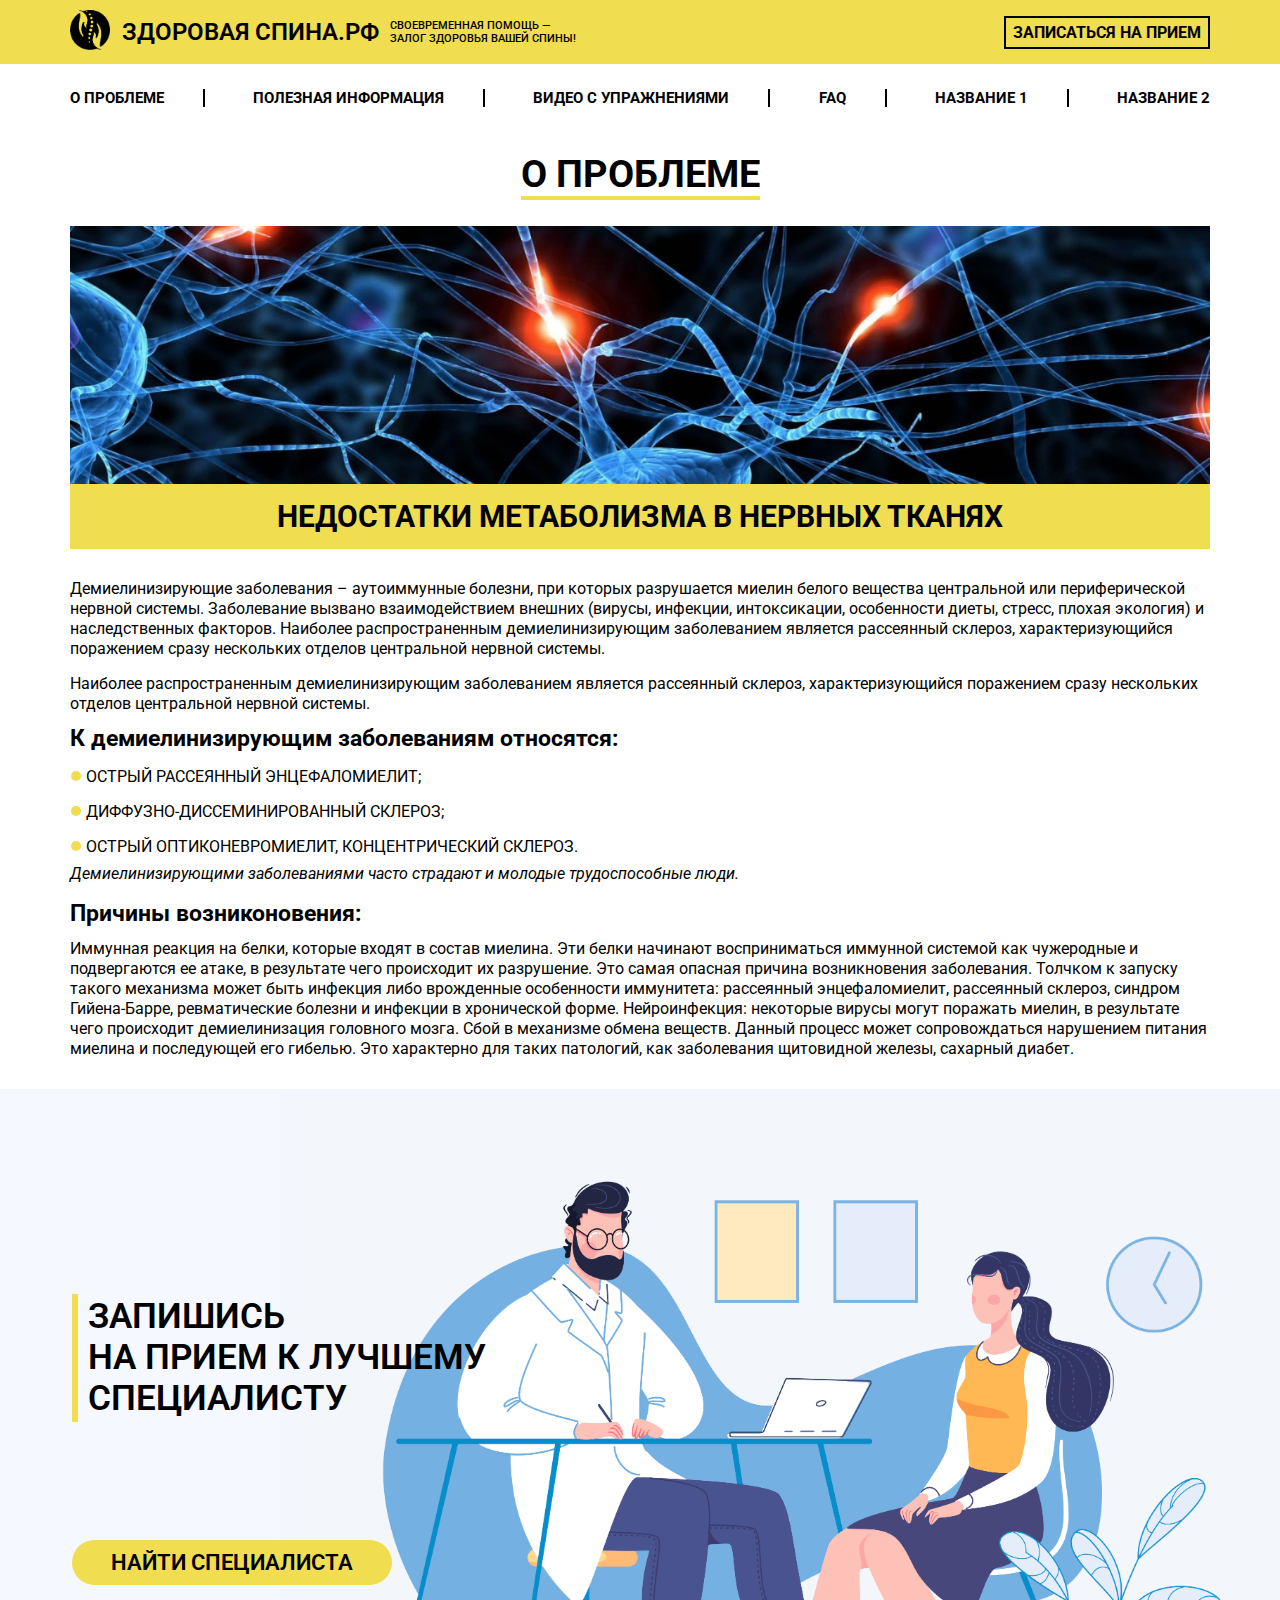
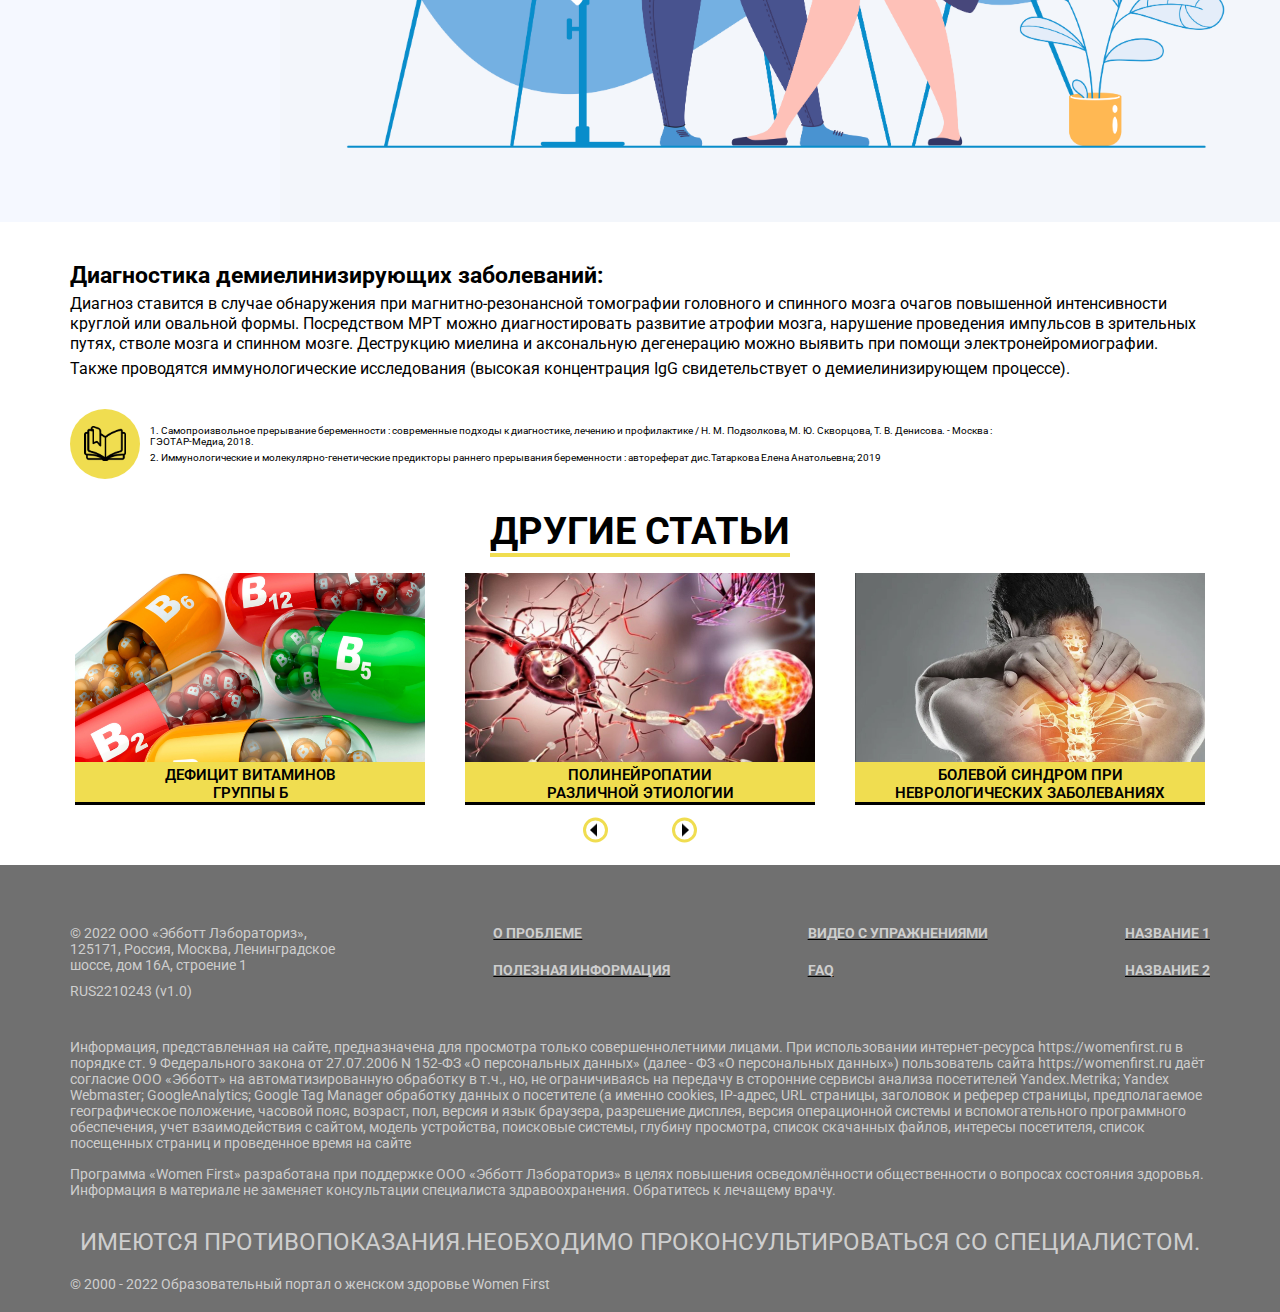
==== about.html @ fd6e1ff5 "Add files via upload" ====
<!DOCTYPE html>
<html lang="en">

<head>
    <meta charset="UTF-8">
    <meta http-equiv="X-UA-Compatible" content="IE=edge">
    <meta name="viewport" content="width=device-width, initial-scale=1.0">
    <link rel="preconnect" href="https://fonts.googleapis.com">
    <link rel="preconnect" href="https://fonts.gstatic.com" crossorigin>
    <link rel="preconnect" href="https://fonts.googleapis.com">
    <link rel="preconnect" href="https://fonts.gstatic.com" crossorigin>
    <link rel="stylesheet" href="https://unpkg.com/swiper@8/swiper-bundle.min.css" />
    <link href="https://fonts.googleapis.com/css2?family=Roboto:wght@100;300;400;700;900&display=swap" rel="stylesheet">



    <link rel="stylesheet" href="assets/css/style.min.css">
    <link rel="stylesheet" href="https://cdnjs.cloudflare.com/ajax/libs/animate.css/4.1.1/animate.min.css" />
    <title>Document</title>
</head>

<body>
    <header class="header">
        <div class="container">
            <div class="header__wrapper">
                <a href="/" class="header__left-wrapper">
                    <span class="header__logo">
                      <span><img src="assets/icons/logo.png" alt="" /></span>
                    </span>
                    <div class="header__site-wrapper">
                      <span class="header__site">ЗДОРОВАЯ СПИНА.РФ</span>
                    </div>
                    <div class="header__help">
                      СВОЕВРЕМЕННАЯ ПОМОЩЬ — залог здоровья ВАШеЙ СПИНЫ!
                    </div>
                  </a>

                <div class="header__button"><a href="map.html">Записаться на прием</a></div>
            </div>
        </div>

        <div class="hamburger">
            <span></span>
            <span></span>
            <span></span>
        </div>

    </header>

    <nav>
        <div class="navigation">
            <div class="container">
                <div class="navigation__wrapper">
                    <div class="navigation__text-item"><a class="navigation__link" href=""><span>О проблеме</span></a>
                    </div>
                    <div class="navigation__text-item"><a class="navigation__link" href=""><span>полезная
                                информация</span></a></div>
                    <div class="navigation__text-item"><a class="navigation__link" href=""><span>видео с
                                упражнениями</span></a></div>
                    <div class="navigation__text-item"><a class="navigation__link" href=""><span>FAQ</span></a></div>
                    <div class="navigation__text-item"><a class="navigation__link" href=""><span>НАЗВАНИЕ 1</span></a>
                    </div>
                    <div class="navigation__text-item"><a class="navigation__link" href=""><span>НАЗВАНИЕ 2</span></a>
                    </div>
                </div>

            </div>
        </div>
    </nav>

    <section class="about">
        <div class="container">
            <div class="about__header">
                <h2><span>О проблеме</span></h2>
            </div>
            <div class="about__image">
                <img src="assets/img/topic_1_cut.jpg" alt="problem">
                <div class="about__border">НЕДОСТАТКИ метаболизма в нервных тканях</div>
            </div>
        </div>
    </section>

    <section class="text">
        <div class="container">
            <div class="text__text">
                Демиелинизирующие заболевания – аутоиммунные болезни, при которых разрушается миелин белого вещества
                центральной или периферической нервной системы. Заболевание вызвано взаимодействием внешних (вирусы,
                инфекции, интоксикации, особенности диеты, стресс, плохая экология) и наследственных факторов.

                Наиболее распространенным демиелинизирующим заболеванием является рассеянный склероз, характеризующийся
                поражением сразу нескольких отделов центральной нервной системы.
            </div>
            <div class="text__text text__text_margin">
                Наиболее распространенным демиелинизирующим заболеванием является рассеянный склероз, характеризующийся
                поражением сразу нескольких отделов центральной нервной системы.
            </div>

            <div class="text__text text__list">
                <div class="text__header">
                    К демиелинизирующим заболеваниям относятся:
                </div>

                <ul class="text__text text__list-list">
                    <li class="text__list__item">острый рассеянный энцефаломиелит;</li>
                    <li class="text__list__item">диффузно-диссеминированный склероз;</li>
                    <li class="text__list__item">острый оптиконевромиелит, концентрический склероз.</li>
                </ul>

                <div class="text__text text_italic">Демиелинизирующими заболеваниями часто страдают и молодые
                    трудоспособные люди.</div>
            </div>

            <div class="text__text text__reasons">
                <div class="text__header">
                    Причины возниконовения:
                </div>
                <div class="text__text text__text_margin">
                    Иммунная реакция на белки, которые входят в состав миелина. Эти белки начинают восприниматься
                    иммунной системой как чужеродные и подвергаются ее атаке, в результате чего происходит их
                    разрушение. Это самая опасная причина возникновения заболевания. Толчком к запуску такого механизма
                    может быть инфекция либо врожденные особенности иммунитета: рассеянный энцефаломиелит, рассеянный
                    склероз, синдром Гийена-Барре, ревматические болезни и инфекции в хронической форме.
                    Нейроинфекция: некоторые вирусы могут поражать миелин, в результате чего происходит демиелинизация
                    головного мозга.
                    Сбой в механизме обмена веществ. Данный процесс может сопровождаться нарушением питания миелина и
                    последующей его гибелью. Это характерно для таких патологий, как заболевания щитовидной железы,
                    сахарный диабет.
                </div>
            </div>
        </div>
    </section>

    <section class="slider">
        <div class="slider_big">
            <div class="container">
              <div class="slider__wrapper">
                <div class="slider__high-content-wrapper">
                  <div class="slider__line"></div>
                  <div class="slider__text-wrapper">
                    <h1>
                      <span class="slider__text">ЗАПИШИСЬ </span>
                      <br />
                      <span class="slider__text">НА ПРИЕМ К ЛУЧШЕМУ</span>
                      <span class="slider__text">СПЕЦИАЛИСТУ</span>
                    </h1>
                  </div>
                </div>
                <div class="slider__button">
                  <a href="map.html">Найти специалиста</a>
                </div>
              </div>
            </div>
            <img class="slider__img" src="assets/img/slider.png" alt="" />
          </div>
    </section>

    <section class="text text_padding">
        <div class="container">
            <div class="text__header">
                Диагностика демиелинизирующих заболеваний:
            </div>
            <div class="text__text text_bottom_margin">
                Диагноз ставится в случае обнаружения при магнитно-резонансной томографии головного и спинного мозга
                очагов повышенной интенсивности круглой или овальной формы. Посредством МРТ можно диагностировать
                развитие атрофии мозга, нарушение проведения импульсов в зрительных путях, стволе мозга и спинном мозге.
                Деструкцию миелина и аксональную дегенерацию можно выявить при помощи электронейромиографии.

            </div>
            <div class="text__text text_bottom_margin">
                Также проводятся иммунологические исследования (высокая концентрация IgG свидетельствует о
                демиелинизирующем процессе).
            </div>
        </div>
    </section>

    <section class="book">
        <div class="container">
            <div class="book__wrapper">
                <div class="book__img"></div>
                <div class="book__text">
                    <div class="book__text__item">1. Самопроизвольное прерывание беременности : современные подходы к
                        диагностике,
                        лечению и профилактике / Н. М. Подзолкова, М. Ю. Скворцова, Т. В. Денисова. - Москва :
                        ГЭОТАР-Медиа,
                        2018.</div>
                    <div class="book__text__item">
                        2. Иммунологические и молекулярно-генетические предикторы раннего прерывания беременности :
                        автореферат
                        дис.Татаркова Елена Анатольевна; 2019
                    </div>
                </div>

            </div>


        </div>
    </section>

    <section class="articles">
        <div class="container">
            <div class="articles__header ">
                <h2><span>Другие статьи</span></h2>
            </div>
            <div class="swiper articles__slider">
                <div class="swiper-wrapper articles__slider__wrapper">
                    <div class="swiper-slide articles__slide">
                        <div class="problems__cards">
                            <img src="assets/img/topic_4.jpg" alt="">
                            <div class="problems__text-wrapper">

                                <div
                                    class="problems__cards-text problems__cards__vitamins about__problems about__problems_line-height">
                                    Дефицит витаминов группы Б
                                </div>
                            </div>
                        </div>
                    </div>
                    <div class="swiper-slide articles__slide">
                        <div class="problems__cards">
                            <img src="assets/img/topic_5.jpg" alt="">
                            <div class="problems__text-wrapper">

                                <div class="problems__cards-text problems__cards__different about__problems">
                                    Полинейропатии различной
                                    этиологии</div>
                            </div>
                        </div>
                    </div>
                    <div class="swiper-slide articles__slide">
                        <div class="problems__cards">
                            <img src="assets/img/topic_6.jpg" alt="">
                            <div class="problems__text-wrapper">
                                <div class="problems__cards-text problems__cards-text_width about__problems">Болевой
                                    синдром при
                                    неврологических заболеваниях</div>
                            </div>
                        </div>
                    </div>
                    <div class="swiper-slide articles__slide">
                        <div class="problems__cards ">
                            <img src="assets/img/topic_2.jpg" alt="">
                            <div class="problems__text-wrapper">

                                <div class="problems__cards-text problems__skull about__problems">Невралгия тройничного
                                    нерва</div>
                            </div>
                        </div>
                    </div>
                    <div class="swiper-slide articles__slide">
                        <div class="problems__cards">
                            <img src="assets/img/topic_3.jpg" alt="">
                            <div class="problems__text-wrapper">
                                <div class="problems__cards-text problems__back about__problems">Межреберная невралгия
                                </div>
                            </div>
                        </div>
                    </div>
                    <div class="swiper-slide articles__slide">
                        <div class="problems__cards">
                            <img src="assets/img/topic_1.jpg" alt="">
                            <div class="problems__text-wrapper">

                                <div class="problems__cards-text problems__cards__meta  about__problems">НЕДОСТАТКИ
                                    метаболизма в нервных
                                    тканях</div>
                            </div>
                        </div>
                    </div>
                </div>


            </div>

            <div class="articles__arrows-wrapper">
                <div class="articles__prev-button"></div>
                <div class="articles__next-button"></div>
            </div>



            <div class="container">
                <div class="problems__main-wrapper about__problems__main-wrapper">
                    <div class="problems__wrapper">

                        <div class="problems__cards">
                            <img src="assets/img/topic_1.jpg" alt="">
                            <div class="problems__text-wrapper">

                                <div class="problems__cards-text problems__cards__meta">НЕДОСТАТКИ метаболизма в нервных
                                    тканях</div>
                            </div>
                        </div>

                        <div class="problems__cards problems__cards_low ">
                            <img src="assets/img/topic_4.jpg" alt="">
                            <div class="problems__text-wrapper">

                                <div class="problems__cards-text problems__cards__vitamins">Дефицит витаминов группы Б
                                </div>
                            </div>
                        </div>

                    </div>


                    <div class="problems_wrapper">
                        <div class="problems__cards ">
                            <img src="assets/img/topic_2.jpg" alt="">
                            <div class="problems__text-wrapper">

                                <div class="problems__cards-text problems__skull">Невралгия тройничного нерва</div>
                            </div>
                        </div>

                        <div class="problems__cards problems__cards_low ">
                            <img src="assets/img/topic_5.jpg" alt="">
                            <div class="problems__text-wrapper">

                                <div class="problems__cards-text problems__cards__different">Полинейропатии различной
                                    этиологии</div>
                            </div>
                        </div>

                    </div>


                    <div class="problems__wrapper">
                        <div class="problems__cards">
                            <img src="assets/img/topic_3.jpg" alt="">
                            <div class="problems__text-wrapper">
                                <div class="problems__cards-text problems__back">Межреберная невралгия</div>
                            </div>
                        </div>

                        <div class="problems__cards problems__cards_low">
                            <img src="assets/img/topic_6.jpg" alt="">
                            <div class="problems__text-wrapper">
                                <div class="problems__cards-text problems__cards-text_width">Болевой синдром при
                                    неврологических заболеваниях</div>
                            </div>
                        </div>

                    </div>


                </div>

            </div>

        </div>




    </section>




    <footer class="footer">
        <div class="container">
            <div class="footer__wrapper_main">
                <div class="footer__wrapper">
                    <div class="footer__text_left">
                        <div class="footer__text footer__text_top">
                            © 2022 ООО «Эбботт Лэбораториз»,
                            125171, Россия, Москва, Ленинградское
                            шоссе, дом 16А, строение 1
                        </div>
                        <div class="footer__text footer__text_margin">
                            RUS2210243 (v1.0)
                        </div>
                    </div>

                    <div class="footer__text-right footer__text-right_margin">
                        <div class="footer__text">
                            <a href="">О проблеме</a>
                        </div>

                        <div class="footer__text">
                            <a href="">полезная информация</a>
                        </div>
                    </div>

                    <div class="footer__text-right">
                        <div class="footer__text">
                            <a href="">видео с упражнениями</a>
                        </div>

                        <div class="footer__text">
                            <a href="">FAQ</a>
                        </div>
                    </div>

                    <div class="footer__text-right">
                        <div class="footer__text">
                            <a href="">НАЗВАНИЕ 1</a>

                        </div>

                        <div class="footer__text">
                            <a href="">НАЗВАНИЕ 2</a>
                        </div>
                    </div>
                </div>

                <div class="footer__text footer__text-middle">
                    Информация, представленная на сайте, предназначена для просмотра только совершеннолетними лицами.
                    При
                    использовании интернет-ресурса https://womenfirst.ru в порядке ст. 9 Федерального закона от
                    27.07.2006 N
                    152-ФЗ «О персональных
                    данных» (далее - ФЗ «О персональных данных») пользователь сайта https://womenfirst.ru даёт согласие
                    ООО
                    «Эбботт» на автоматизированную обработку в т.ч., но, не ограничиваясь на передачу в сторонние
                    сервисы
                    анализа посетителей
                    Yandex.Metrika; Yandex Webmaster; GoogleAnalytics; Google Tag Manager обработку данных о посетителе
                    (а
                    именно cookies, IР-адрес, URL страницы, заголовок и реферер страницы, предполагаемое географическое
                    положение, часовой пояс,
                    возраст, пол, версия и язык браузера, разрешение дисплея, версия операционной системы и
                    вспомогательного
                    программного обеспечения, учет взаимодействия с сайтом, модель устройства, поисковые системы,
                    глубину
                    просмотра, список скачанных файлов, интересы посетителя, список посещенных страниц и проведенное
                    время
                    на сайте
                </div>

                <div class="footer__text footer__text_middle-bottom">
                    Программа «Women First» разработана при поддержке ООО «Эбботт Лэбораториз» в целях повышения
                    осведомлённости общественности о вопросах состояния здоровья. Информация в материале не заменяет
                    консультации специалиста
                    здравоохранения. Обратитесь к лечащему врачу.
                </div>
                <div class="footer__text footer__text_bottom">
                    имеются противопоказания.необходимо проконсультироваться со специалистом.
                </div>

                <div class="footer__text footer__text_bottom_small">

                    © 2000 - 2022 Образовательный портал о женском здоровье Women First
                </div>
            </div>
        </div>
    </footer>

    <script src="https://unpkg.com/swiper@8/swiper-bundle.min.js"></script>
    <script src="script.js"></script>
</body>

</html>
---- assets/css/style.min.css ----
* {
  font-family: "Roboto", sans-serif;
  margin: 0;
  padding: 0;
  -webkit-box-sizing: border-box;
  box-sizing: border-box;
  font-family: "Roboto";
}
.container {
  max-width: 1140px;
  margin: 0 auto;
}
.header {
  background-color: #f0dd50;
  padding-top: 10px;
  padding-bottom: 10px;
  position: relative;
}
.header__wrapper {
  -webkit-box-align: center;
  -ms-flex-align: center;
  align-items: center;
  display: -webkit-box;
  display: -ms-flexbox;
  display: flex;
  -webkit-box-pack: justify;
  -ms-flex-pack: justify;
  justify-content: space-between;
}
.header__left-wrapper {
  display: -webkit-box;
  display: -ms-flexbox;
  display: flex;
  -webkit-box-pack: justify;
  -ms-flex-pack: justify;
  justify-content: space-between;
  width: 100%;
  max-width: 510px;
  -webkit-box-align: center;
  -ms-flex-align: center;
  align-items: center;
  text-decoration: none;
  color: #000;
}
.header_logo {
  display: inline-block;
}
.header__logo img {
  max-width: 40px;
}
.header__site {
  font-weight: 600;
  font-size: 24px;
  text-transform: uppercase;
  color: black;
  text-decoration: none;
}
.header__help {
  text-transform: uppercase;
  font-size: 11px;
  font-weight: 500;
  width: 190px;
}
.header__button a {
  text-decoration: none;
  text-transform: uppercase;
  color: black;
  font-size: 16px;
  font-weight: bold;
  border: solid 2px;
  padding: 7px;
  padding-top: 5px;
  padding-bottom: 5px;
}
.hamburger {
  display: none;
}
.navigation {
  padding-top: 25px;
  padding-bottom: 25px;
}
.navigation__button {
  display: none;
}
.navigation__wrapper {
  display: -webkit-box;
  display: -ms-flexbox;
  display: flex;
  -webkit-box-pack: justify;
  -ms-flex-pack: justify;
  justify-content: space-between;
}
.navigation__link {
  text-decoration: none;
  color: black;
}
.navigation__link span:hover {
  border-bottom: 2px solid;
  border-bottom-color: #f0dd50;
}
.navigation__text-item {
  text-transform: uppercase;
  font-weight: bold;
  font-size: 15px;
  border-right: 2px solid;
  padding-right: 39px;
}
.navigation__text-item:nth-child(6) {
  border-right: 0;
  padding-right: 0;
}
.slider {
  background-color: #f5f8ff;
  padding-left: 4px;
}
.slider_big {
    position: relative;
}
.slider__wrapper {
  position: absolute;
  z-index: 2;
  top: 150px;
}
.slider__text {
  width: 100%;
  font-size: 35px;
  font-weight: 600;
}
.slider__img {
    display: block;
    max-width: 1000px;
    margin-left: auto;
}
.slider__text-wrapper {
  max-width: 500px;
  margin-left: 10px;
}
.slider__line {
  width: 6px;
  height: 128px;
  background-color: #f0dd50;
}
.slider__high-content-wrapper {
  width: 590px;
  display: -webkit-box;
  display: -ms-flexbox;
  display: flex;
  -webkit-box-align: center;
  -ms-flex-align: center;
  align-items: center;
  margin-top: 55px;
}
.slider__button a {
  text-decoration: none;
  color: black;
  text-transform: uppercase;
  font-size: 22px;
  font-weight: 600;
}
.slider__button {
  background-color: #f0dd50;
  max-width: 320px;
  text-align: center;
  -webkit-box-align: center;
  -ms-flex-align: center;
  align-items: center;
  display: -webkit-box;
  display: -ms-flexbox;
  display: flex;
  -webkit-box-pack: center;
  -ms-flex-pack: center;
  justify-content: center;
  padding-top: 10px;
  padding-bottom: 10px;
  border-radius: 30px;
  margin-top: 25%;
}
.swiper {
  width: 100%;
  height: 100%;
}
.swiper-pagination-bullet {
  background-color: #f5f8ff;
  width: 12px;
  height: 12px;
  opacity: 1;
  border: solid 2px black;
  margin-left: 1000px;
}
.swiper-pagination-bullet-active {
  background-color: #f0dd50;
}
.swiper_pagination .swiper-pagination-bullet {
  margin-left: 15px;
}
.swiper-slide img {
  display: block;
  width: 100%;
  height: 100%;
  -o-object-fit: cover;
  object-fit: cover;
}
.slider__high-content-wrapper_small {
  display: none;
}
.slider__line_small {
  height: 47px;
}
.problems {
  padding-top: 20px;
  padding-bottom: 20px;
}
.problems__main-wrapper {
  display: -webkit-box;
  display: -ms-flexbox;
  display: flex;
  margin-top: 25px;
}
.problems__wrapper {
  display: -webkit-box;
  display: -ms-flexbox;
  display: flex;
  -webkit-box-orient: vertical;
  -webkit-box-direction: normal;
  -ms-flex-direction: column;
  flex-direction: column;
}
.problems__header {
  font-size: 25px;
  font-weight: bold;
  margin: 0 auto;
  text-align: center;
  text-transform: uppercase;
}
.problems__cards {
  position: relative;
  display: -webkit-box;
  display: -ms-flexbox;
  display: flex;
  -webkit-box-pack: center;
  -ms-flex-pack: center;
  justify-content: center;
}
.problems__header span {
  border-bottom: 4px solid #f0dd50;
}
.problems__cards img {
  width: 97%;
}
.problems__cards-text {
  width: 220px;
  text-align: center;
  margin: 0 auto;
  text-transform: uppercase;
  font-size: 15px;
  font-weight: 600;
  padding-top: 4px;
}
.problems__text-wrapper {
  display: -webkit-box;
  display: -ms-flexbox;
  display: flex;
  -webkit-box-pack: center;
  -ms-flex-pack: center;
  justify-content: center;
  -webkit-box-align: center;
  -ms-flex-align: center;
  align-items: center;
  position: absolute;
  bottom: 0px;
  width: 97%;
  background-color: #f0dd50;
  border-bottom: 3px solid black;
}
.problems__skull {
  max-width: 199px;
}
.problems__back {
  line-height: 36.5px;
}
.problems__cards_low {
  margin-top: 10px;
}
.problems__cards-text_width {
  width: 280px;
}
.question {
  padding-bottom: 50px;
  padding-top: 50px;
}
.question__header {
  font-size: 25px;
  font-weight: bold;
  margin: 0 auto;
  text-align: center;
  text-transform: uppercase;
  cursor: pointer;
}
.question__header span {
  border-bottom: 4px solid #f0dd50;
}
.question__icon img {
  width: 45%;
  height: 70%;
}
.question__subheader-wrapper {
  display: -webkit-box;
  display: -ms-flexbox;
  display: flex;
  -webkit-box-align: center;
  -ms-flex-align: center;
  align-items: center;
  -webkit-box-orient: vertical;
  -webkit-box-direction: normal;
  -ms-flex-direction: column;
  flex-direction: column;
  margin-top: 10px;
  cursor: pointer;
}
.question__subheader-wrapper:first-child {
  margin-top: 25px;
}
.question__header__text {
  position: relative;
  font-size: 27px;
  text-transform: uppercase;
  width: 95%;
  background-color: #f0dd50;
  padding-top: 8px;
  padding-bottom: 8px;
  padding-left: 12px;
  margin-left: 60px;
}
.question__header__text::before {
  content: "";
  display: -webkit-box;
  display: -ms-flexbox;
  display: flex;
  -webkit-box-pack: center;
  -ms-flex-pack: center;
  justify-content: center;
  -webkit-box-align: center;
  -ms-flex-align: center;
  align-items: center;
  width: 48px;
  height: 48px;
  background: url("../icons/question.png") center center/cover no-repeat;
  background-size: 40%;
  background-color: Black;
  position: absolute;
  left: -57px;
  top: 0%;
}
.question__tab__text {
  background-color: #ebebeb;
  max-height: 0;
  opacity: 0;
  position: relative;
  -webkit-transition: all 1s;
  transition: all 1s;
}
.question__tab__text:after {
  content: "";
  width: 0;
  height: 0;
  border-top: 30px solid #ebebeb;
  border-right: 40px solid transparent;
  position: absolute;
  right: -40px;
  top: 0;
}
.question__tab__text.active-content {
  opacity: 1;
  padding: 10px 30px 10px 20px;
  margin-left: 60px;
  width: 95%;
  margin-top: 16px;
}
.hide {
  display: none;
}
.active {
  display: block;
}
.animate__animated.animate__fadeOut {
  --animate-duration: 0.5s;
}
.footer {
  padding-top: 60px;
  padding-bottom: 20px;
  background-color: #707070;
}
.footer__wrapper {
  display: -webkit-box;
  display: -ms-flexbox;
  display: flex;
  -webkit-box-pack: justify;
  -ms-flex-pack: justify;
  justify-content: space-between;
}
.footer__text {
  -ms-flex-preferred-size: 50%;
  flex-basis: 50%;
  font-size: 14px;
  color: #cecece;
}
.footer__text a {
  text-decoration: none;
  font-size: 14px;
  color: #cecece;
}
.footer__text-middle {
  margin-top: 40px;
}
.footer__text_middle-bottom {
  margin-top: 15px;
}
.footer__text_left {
  width: 286px;
}
.footer__text_margin {
  margin-top: 10px;
}
.footer__text-right {
  display: -webkit-box;
  display: -ms-flexbox;
  display: flex;
  -webkit-box-pack: justify;
  -ms-flex-pack: justify;
  justify-content: space-between;
  -webkit-box-orient: vertical;
  -webkit-box-direction: normal;
  -ms-flex-direction: column;
  flex-direction: column;
  text-transform: uppercase;
  text-decoration: underline;
  font-weight: bold;
}
.footer__text_bottom {
  margin-top: 30px;
  font-size: 24px;
  text-transform: uppercase;
  text-align: center;
}
.footer__text_bottom_small {
  margin-top: 20px;
}
@media (max-width: 1330px) {
  .slider__button {
    margin-top: 20%;
  }
  .question__tab__text:after {
    border-top: 20px solid #ebebeb;
    border-right: 30px solid transparent;
    right: -20px;
  }
}
@media (max-width: 1200px) {
  .container {
    padding-left: 25px;
    padding-right: 25px;
  }
  .question__header__text {
    width: 90%;
  }
  .question__tab__text.active-content {
    width: 90%;
  }
  .slider__text {
    font-size: 37px;
  }
  .slider__button {
    margin-top: 15%;
    max-width: 280px;
  }
  .slider__button a {
    font-size: 20px;
  }
  .footer__wrapper_main {
    padding-left: 7px;
    padding-right: 7px;
  }
  .question__tab__text {
    width: 90%;
  }
}
@media (max-width: 1080px) {
  .question__tab__text {
    width: 90%;
    font-size: 15px;
  }
  .slider__text {
    font-size: 34px;
  }
  .slider__button {
    max-width: 250px;
  }
  .slider__button a {
    font-size: 17px;
  }
  .question__header__text {
    font-size: 22px;
    margin-left: 50px;
    width: 94%;
  }
  .question__header__text::before {
    width: 42px;
    height: 42px;
    left: -47px;
  }
  .navigation__text-item {
    font-size: 13px;
  }
}
@media (max-width: 995px) {
  .slider__text {
    font-size: 30px;
  }
  .slider__line {
    height: 96px;
  }
  .navigation__text-item {
    font-size: 11px;
    padding-right: 40px;
  }
  .problems__cards-text {
    font-size: 14px;
  }
  .problems__back {
    line-height: 33.5px;
  }
  .problems__header,
  .question__header {
    font-size: 20px;
  }
}
@media (max-width: 937px) {
  .navigation__text-item {
    font-size: 11px;
    padding-right: 32px;
  }
}
@media (max-width: 877px) {
  .slider__text {
    font-size: 27px;
  }
  .navigation__text-item {
    padding-right: 29px;
  }
  .header__site {
    font-size: 22px;
  }
  .header__left-wrapper {
    width: 483px;
  }
  .header__help {
    font-size: 9px;
    width: 160px;
    -ms-flex-preferred-size: 40%;
    flex-basis: 40%;
  }
  .header__logo img {
    max-width: 32px;
  }
  .slider__button {
    margin-top: 10%;
  }
  .problems__cards-text {
    font-size: 13px;
  }
  .problems__back {
    line-height: 30.5px;
  }
  .problems__cards__vitamins {
    line-height: 30.5px;
  }
}
@media (max-width: 813px) {
  .question__tab__text:after {
    border-top: 10px solid #ebebeb;
    border-right: 20px solid transparent;
    right: -15px;
  }
  .question__tab__text {
    width: 90%;
    font-size: 13px;
  }
  .slider__text {
    font-size: 25px;
  }
  .slider__line {
    height: 80px;
    width: 4px;
  }
  .slider__button {
    max-width: 210px;
  }
  .slider__button a {
    font-size: 16px;
  }
  .question__header__text {
    width: 93%;
    font-size: 18px;
  }
  .question__header__text::before {
    width: 37px;
    height: 37px;
  }
  .navigation__text-item {
    padding-right: 24px;
  }
  .footer__text {
    font-size: 12px;
  }
  .footer__text a {
    font-size: 12px;
  }
  .footer__text_bottom {
    font-size: 20px;
  }
  .slider__text-wrapper {
    max-width: 400px;
  }
}
@media (max-width: 782px) {
  .navigation__text-item {
    padding-right: 21px;
  }
  .slider__button {
    margin-top: 5%;
  }
}
@media (max-width: 769px) {
  .navigation__text-item {
    padding-right: 18px;
  }
  .problems__cards-text {
    font-size: 12px;
  }
  .problems__back,
  .problems__cards__vitamins {
    line-height: 29.5px;
  }
  .header__button a {
    font-size: 12px;
  }
  .slider__text {
    font-size: 23px;
  }
  .slider__button {
    max-width: 192px;
  }
  .slider__button a {
    font-size: 14px;
  }
}
@media (max-width: 715px) {
  .footer__text,
  .footer__text a {
    font-size: 9px;
  }
  .footer__text_bottom {
    font-size: 15px;
  }
  .slider__high-content-wrapper {
    width: 100%;
  }
  .problems__cards-text {
    font-size: 11px;
  }
  .problems__back,
  .problems__cards__vitamins,
  .problems__skull {
    line-height: 25.5px;
  }
  .problems__cards__meta,
  .problems__cards__different {
    line-height: 12.6px;
  }
  .header__button {
    -ms-flex-preferred-size: 30%;
    flex-basis: 30%;
  }
  .header__button a {
    font-size: 12px;
    padding-top: 3px;
    padding-bottom: 3px;
  }
  .navigation__button {
    display: block;
    background-color: #f0dd50;
    max-width: 100%;
    text-align: center;
    -webkit-box-align: center;
    -ms-flex-align: center;
    align-items: center;
    display: -webkit-box;
    display: -ms-flexbox;
    display: flex;
    -webkit-box-pack: center;
    -ms-flex-pack: center;
    justify-content: center;
    padding-top: 10px;
    padding-bottom: 10px;
    border-radius: 30px;
    -ms-flex-item-align: center;
    align-self: center;
  }
  .navigation__button a {
    text-decoration: none;
    color: black;
    text-transform: uppercase;
    font-size: 11px;
    font-weight: 600;
    padding-left: 10px;
    padding-right: 10px;
  }
  .hamburger {
    display: block;
    position: absolute;
    right: 20px;
    top: 54%;
    -webkit-transform: translateY(-50%);
    transform: translateY(-50%);
    width: 30px;
    height: 12px;
  }
  .hamburger span {
    display: block;
    height: 2px;
    width: 100%;
    background-color: black;
    margin-bottom: 2px;
    -webkit-transition: 0.5s all;
    transition: 0.5s all;
  }
  .navigation__wrapper {
    position: absolute;
    z-index: 3;
    position: fixed;
    -webkit-box-orient: vertical;
    -webkit-box-direction: normal;
    -ms-flex-direction: column;
    flex-direction: column;
    background-color: #ebebeb;
    text-align: center;
    -webkit-transition: 0.5s;
    transition: 0.5s;
    right: -100%;
    top: 3rem;
    -webkit-box-pack: justify;
    -ms-flex-pack: justify;
    justify-content: space-between;
    text-align: left;
    padding: 0;
    padding-top: 10px;
  }
  .navigation__wrapper_active {
    top: 60px;
    right: 15px;
    max-width: 100%;
    position: absolute;
    z-index: 3;
    background-color: #ebebeb;
    padding-top: 10px;
    padding-bottom: 10px;
  }
  .navigation__text-item {
    margin-top: 8px;
    padding: 0;
    border: none;
    height: 2.5rem;
    display: -webkit-box;
    display: -ms-flexbox;
    display: flex;
    -webkit-box-align: center;
    -ms-flex-align: center;
    align-items: center;
    padding-left: 5px;
    padding-right: 5px;
  }
  .navigation__text-item:first-child {
    margin: 0;
  }
  .navigation__text-item:hover {
    background-color: #f0dd50;
  }
  .navigation__link {
    font-size: 13px;
  }
  .navigation {
    padding: 0;
  }
  .header__left-wrapper {
    width: 277px;
  }
  .slider__text {
    font-size: 20px;
  }
  .swiper-pagination-bullet {
    width: 8px;
    height: 8px;
  }
  .slider__button {
    max-width: 168px;
  }
  .slider__button a {
    font-size: 12px;
  }
  .question {
    padding-bottom: 30px;
    padding-top: 30px;
  }
  .question__header__text {
    width: 93%;
    font-size: 16px;
  }
  .question__header__text::before {
    width: 35px;
    height: 35px;
  }
  .question__tab__text {
    font-size: 12px;
  }
  .header__button {
    display: none;
  }
  .header__left-wrapper {
    width: 500px;
  }
  .navigation__text-item {
    font-size: 10px;
    padding-left: 15px;
    padding-right: 15px;
  }
  .slider {
    background: none;
    padding: 0;
  }
  .slider__high-content-wrapper {
    display: none;
  }
  .slider__high-content-wrapper_small {
    display: block;
    margin-top: 20px;
  }
  .slider__wrapper {
    position: relative;
  }
  .slider__button_small {
    margin: 25px auto;
    margin-bottom: 50px;
  }
  .slider_big {
    display: none;
  }
  .slider__wrapper_top {
    display: -webkit-box;
    display: -ms-flexbox;
    display: flex;
  }
  .slider__line-small {
    height: 56px;
  }
  .slider__text:last-child {
    vertical-align: top;
  }
  .swiper_small {
    margin-top: 20px;
  }
}
@media (max-width: 677px) {
  .navigation__wrapper_active {
    top: 60px;
  }
  .header__site {
    display: block;
  }
  .header__left-wrapper {
    width: 500px;
  }
  .header__wrapper {
    -webkit-box-pack: justify;
    -ms-flex-pack: justify;
    justify-content: space-between;
  }
  .header__logo img {
    max-width: 36px;
  }
  .header__button {
    -ms-flex-preferred-size: 40%;
    flex-basis: 40%;
  }
  .problems__cards-text_width {
    line-height: 12.7px;
  }
  .problems__cards-text {
    font-size: 10px;
  }
  .problems__cards-text {
    width: 100%;
  }
  .slider__text {
    font-size: 18px;
  }
  .slider__button a {
    font-size: 10px;
  }
  .slider__button {
    max-width: 150px;
  }
}
@media (max-width: 607px) {
  .problems__cards-text {
    font-size: 9px;
  }
  .question__header__text {
    font-size: 13px;
    width: 90%;
  }
  .question__header__text::before {
    width: 30px;
    height: 30px;
  }
  .footer__text,
  .footer__text a {
    font-size: 7px;
  }
  .slider__text {
    font-size: 17px;
  }
  .question__tab__text {
    margin-left: 50px;
  }
  .footer__text_bottom {
    font-size: 15px;
  }
  .question__tab__text.active-content {
    width: 85%;
  }
}
@media (max-width: 551px) {
  .problems__cards-text {
    font-size: 8px;
  }
  .question__tab__text {
    font-size: 11px;
  }
  .problems__header,
  .question__header span {
    font-size: 18px;
  }
  .footer__text_left {
    max-width: 133px;
  }
  .header__help {
    display: none;
  }
  .header__wrapper {
    max-width: 500px;
  }
  .header__left-wrapper {
    width: 100%;
    -webkit-box-pack: start;
    -ms-flex-pack: start;
    justify-content: start;
  }
  .header__site {
    margin-left: 20px;
  }
  .slider__text-wrapper {
    max-width: 300px;
  }
}
@media (max-width: 535px) {
  .navigation__text-item {
    padding-bottom: 7px;
  }
  .slider__text {
    font-size: 14px;
  }
  .slider__button {
    max-width: 124px;
  }
  .slider__button a {
    font-size: 9px;
  }
  .header__button a {
    font-size: 9px;
    padding-top: 3px;
    padding-bottom: 3px;
  }
  .question__header__text {
    font-size: 11px;
  }
  .problems__main-wrapper {
    -webkit-box-orient: vertical;
    -webkit-box-direction: normal;
    -ms-flex-direction: column;
    flex-direction: column;
  }
  .problems__main-wrapper {
    margin-top: 0;
  }
  .problems__cards {
    margin-top: 10px;
  }
  .problems__cards img {
    width: 100%;
  }
  .problems__text-wrapper {
    height: 2.5rem;
  }
  .problems__text-wrapper {
    width: 100%;
  }
}
@media (max-width: 500px) {
  .navigation__wrapper_active {
    top: 53px;
  }
  .problems__header span,
  .question__header span {
    border-bottom: 3px solid #f0dd50;
  }
  .problems__header,
  .question__header {
    font-size: 18px;
  }
  .slider__high-content-wrapper {
    margin-top: 20px;
  }
  .slider__button a {
    font-size: 7px;
  }
  .slider__button {
    max-width: 100px;
  }
  .header__logo img {
    max-width: 28px;
  }
}
@media (max-width: 466px) {
  .header__left-wrapper {
    width: 375px;
  }
  .header__help {
    font-size: 7px;
  }
}
@media (max-width: 433px) {
  .header__button {
    -ms-flex-preferred-size: 50%;
    flex-basis: 50%;
  }
  .slider__button a {
    font-size: 6px;
  }
  .slider__button {
    max-width: 83px;
  }
  .question__tab__text {
    font-size: 9px;
  }
  .question__header__text {
    font-size: 8px;
  }
  .question__header__text::before {
    width: 27px;
    height: 27px;
    background-size: 30%;
    left: -35px;
  }
  .footer__text_left {
    max-width: 76px;
  }
  .question__tab__text {
    margin-left: 32px;
  }
  .question__tab__text {
    width: 85%;
  }
}
@media (max-width: 414px) {
  .header__site {
    font-size: 18px;
  }
}
@media (max-width: 402px) {
  .question__tab__text {
    font-size: 8px;
  }
  .question__tab__text.active-content {
    width: 85%;
  }
  .question__tab__text.active-content {
    margin-left: 33px;
  }
  .header__logo img {
    max-width: 26px;
  }
  .navigation__wrapper_active {
    top: 50px;
  }
}
@media (max-width: 348px) {
  .header__button {
    -ms-flex-preferred-size: 55%;
    flex-basis: 55%;
  }
  .problems__header,
  .question__header span {
    font-size: 17px;
  }
  .header__button {
    -ms-flex-preferred-size: 60%;
    flex-basis: 60%;
  }
  .problems__cards-text {
    font-size: 5px;
  }
  .header__site {
    font-size: 16px;
    margin-left: 5px;
  }
  .navigation__wrapper_active {
    top: 50px;
  }
}
.about {
  padding-top: 20px;
}
.about__header {
  font-size: 25px;
  font-weight: bold;
  margin: 0 auto;
  text-align: center;
  text-transform: uppercase;
}
.about span {
  border-bottom: 4px solid #f0dd50;
}
.about__image {
  display: -webkit-box;
  display: -ms-flexbox;
  display: flex;
  -webkit-box-orient: vertical;
  -webkit-box-direction: normal;
  -ms-flex-direction: column;
  flex-direction: column;
  position: relative;
  margin-top: 30px;
}
.about__image img {
  width: 100%;
}
.about__border {
  -webkit-box-align: center;
  -ms-flex-align: center;
  align-items: center;
  position: absolute;
  bottom: 0px;
  width: 100%;
  background-color: #f0dd50;
  position: absolute;
  text-align: center;
  text-transform: uppercase;
  font-weight: bold;
  font-size: 30px;
  height: 20%;
  display: -webkit-box;
  display: -ms-flexbox;
  display: flex;
  -webkit-box-pack: center;
  -ms-flex-pack: center;
  justify-content: center;
  align-items: center;
}
.text {
  padding-top: 30px;
  padding-bottom: 30px;
}
.text__text {
  line-height: 20px;
}
.text__text_margin {
  margin-top: 15px;
}
.text__header {
  font-weight: bold;
  font-size: 23px;
}
.text__list {
  margin-top: 15px;
}
.text__list-list {
  list-style: none;
  margin-top: 10px;
}
.text__list__item {
  position: relative;
  text-transform: uppercase;
  margin-left: 16px;
  line-height: 35px;
}
.text__list__item::before {
  content: "";
  width: 10px;
  height: 10px;
  background-color: red;
  border-radius: 100%;
  position: absolute;
  top: 50%;
  -webkit-transform: translateY(-50%);
  transform: translateY(-50%);
  left: -15px;
  background-color: #f0dd50;
}
.text_italic {
  font-style: italic;
}
.text__reasons {
  margin-top: 20px;
}
.text_padding {
  padding-top: 40px;
}
.text_bottom_margin {
  margin-top: 5px;
}
.book__wrapper {
  display: -webkit-box;
  display: -ms-flexbox;
  display: flex;
  -webkit-box-align: center;
  -ms-flex-align: center;
  align-items: center;
}
.book__img {
  width: 70px;
  height: 70px;
  border-radius: 100%;
  background: url("../icons/book.png") center center/cover no-repeat;
  background-size: 60%;
  background-color: #f0dd50;
  margin-right: 10px;
}
.book__text {
  display: -webkit-box;
  display: -ms-flexbox;
  display: flex;
  -webkit-box-orient: vertical;
  -webkit-box-direction: normal;
  -ms-flex-direction: column;
  flex-direction: column;
  max-width: 881px;
}
.book__text__item {
  font-size: 10px;
}
.book__text__item:last-child {
  margin-top: 5px;
}
.articles {
  padding-top: 30px;
  padding-bottom: 50px;
  position: relative;
}
.articles__header {
  font-size: 25px;
  font-weight: bold;
  margin: 0 auto;
  text-align: center;
  text-transform: uppercase;
}
.articles__header span {
  border-bottom: 4px solid #f0dd50;
}
.articles__prev-button {
  height: 30px;
  width: 30px;
  border: 3px solid #f0dd50;
  border-radius: 100%;
  background: url("../icons/left.png") 35% 45% / cover no-repeat;
  background-size: 35%;
  position: absolute;
  top: -110px;
  left: -50px;
  -webkit-transform: translateY(-50%);
  transform: translateY(-50%);
  cursor: pointer;
}
.articles__next-button {
  position: absolute;
  height: 30px;
  width: 30px;
  border: 3px solid #f0dd50;
  border-radius: 100%;
  background: url("../icons/right.png") 55% 45% / cover no-repeat;
  background-size: 35%;
  right: -50px;
  top: -110px;
  -webkit-transform: translateY(-50%);
  transform: translateY(-50%);
  cursor: pointer;
}
.articles__arrows-wrapper {
  position: relative;
}
.swiper.articles__slider {
  margin-top: 20px;
  width: 100%;
  height: 100%;
}
.swiper.articles__slider-slide.articles__slider {
  text-align: center;
  font-size: 18px;
  background: #fff;
  display: -webkit-box;
  display: -ms-flexbox;
  display: flex;
  -webkit-box-pack: center;
  -ms-flex-pack: center;
  justify-content: center;
  -webkit-box-align: center;
  -ms-flex-align: center;
  align-items: center;
}
.swiper.articles__slider-slide.articles__slider-slide img {
  display: block;
  width: 100%;
  height: 100%;
  -o-object-fit: cover;
  object-fit: cover;
}
img {
  width: 100%;
}
.about__problems__main-wrapper {
  display: none;
}
@media (max-width: 1283px) {
  .articles {
    padding-bottom: 60px;
  }
  .articles__prev-button,
  .articles__next-button {
    width: 25px;
    height: 25px;
    top: 25px;
  }
  .articles__prev-button {
    left: 45%;
  }
  .articles__next-button {
    right: 45%;
  }
}
@media (max-width: 1028px) {
  .book__text {
    max-width: 700px;
  }
}
@media (max-width: 902px) {
  .footer__text_left {
    width: 210px;
  }
}
@media (max-width: 881px) {
  .about__problems {
    height: 2rem;
    font-size: 12px;
  }
  .about__border {
    font-size: 26px;
  }
  .text__header {
    font-size: 21px;
  }
  .text__text {
    font-size: 16px;
  }
}
@media (max-width: 834px) {
  .book__text {
    max-width: 550px;
  }
  .about__header,
  .articles__header {
    font-size: 20px;
  }
  .about__border {
    font-size: 24px;
  }
}
@media (max-width: 834px) {
  .about__problems {
    font-size: 11px;
  }
}
@media (max-width: 749px) {
  .about__problems {
    font-size: 10px;
  }
  .about__border {
    font-size: 22px;
  }
}
@media (max-width: 715px) {
  .about__slider-wrapper {
    position: absolute;
    z-index: 2;
  }
  .about__high-content-wrapper {
    width: 100%;
    display: -webkit-box;
    display: -ms-flexbox;
    display: flex;
    -webkit-box-align: center;
    -ms-flex-align: center;
    align-items: center;
    margin-top: 55px;
  }
  .about__slider-line {
    height: 80px;
    width: 4px;
  }
  .about__slider__text-wrapper {
    margin-left: 10px;
  }
  .about__slider-text {
    font-size: 23px;
  }
  .about__slider-button {
    max-width: 192px;
  }
}
@media (max-width: 681px) {
  .book__text {
    max-width: 460px;
  }
  .about__border {
    font-size: 21px;
  }
  .footer__text_left {
    width: 170px;
  }
  .about__problems {
    font-size: 9px;
  }
  .articles__prev-button,
  .articles__next-button {
    height: 20px;
    width: 20px;
  }
  .book__text__item {
    font-size: 8px;
  }
  .about__header,
  .articles__header {
    font-size: 18px;
  }
  .about__slider-text {
    font-size: 18px;
    width: 100%;
  }
  .about__slider-text:last-child {
    vertical-align: baseline;
  }
  .about__slider__text-wrapper {
    width: 300px;
  }
}
@media (max-width: 607px) {
  .about__high-content-wrapper {
    margin-top: 11px;
  }
  .about__border {
    font-size: 18px;
  }
  .text__text {
    font-size: 13px;
  }
  .text__header {
    font-size: 17px;
  }
  .about__problems {
    font-size: 8px;
  }
  .about__problems_line-height {
    line-height: 14px;
  }
  .book__text {
    max-width: 325px;
  }
  .about__border {
    font-size: 18px;
  }
}
@media (max-width: 607px) and (max-width: 582px) {
  .about__slider-button {
    max-width: 143px;
  }
}
@media (max-width: 607px) and (max-width: 534px) {
  .about__problems__main-wrapper {
    display: block;
    -webkit-box-orient: vertical;
    -webkit-box-direction: normal;
    -ms-flex-direction: column;
    flex-direction: column;
  }
  .articles__slider,
  .articles__prev-button,
  .articles__next-button {
    display: none;
  }
  .articles {
    padding-bottom: 30px;
  }
  .footer {
    padding-top: 30px;
  }
  .about__border {
    font-size: 15px;
  }
  .text__text {
    font-size: 11px;
  }
  .text__header {
    font-size: 16px;
  }
  .about__image {
    margin-top: 20px;
  }
  .about__slider-button {
    max-width: 120px;
  }
  .about__slider-text {
    font-size: 13px;
  }
  .about__slider__text-wrapper {
    width: 200px;
  }
  .about__header_main {
    line-height: 10px;
  }
  .about__slider-line {
    height: 40px;
  }
}
@media (max-width: 607px) and (max-width: 456px) {
  .text__list__item {
    font-size: 8px;
  }
  .about__header,
  .articles__header {
    font-size: 15px;
  }
  .book__text {
    max-width: 245px;
  }
  .about__border {
    font-size: 13px;
  }
  .footer__text,
  .footer__text a {
    font-size: 6px;
  }
  .footer__text_bottom {
    font-size: 15px;
  }
  .footer__text_bottom {
    font-size: 14px;
  }
  .about__slider-text {
    font-size: 11px;
  }
  .about__slider-button a {
    max-width: 108px;
    font-size: 8px;
  }
}
@media (max-width: 607px) and (max-width: 390px) {
  .footer {
    padding-top: 0;
  }
  .about__border {
    font-size: 11px;
  }
  .book__text {
    max-width: 214px;
  }
  .problems__cards-text {
    font-size: 7px;
  }
  .problems__text-wrapper {
    height: 2rem;
    width: 100%;
  }
  .footer__text_top {
    width: 100px;
  }
  .footer__wrapper {
    -webkit-box-orient: vertical;
    -webkit-box-direction: normal;
    -ms-flex-direction: column;
    flex-direction: column;
  }
  .footer__text-right_margin {
    margin-top: 15px;
  }
  .footer__text {
    margin-top: 15px;
  }
  .footer__text_margin {
    margin-top: 0;
  }
  .footer__text_bottom {
    font-size: 13px;
  }
  .footer__text_bottom {
    font-size: 13px;
  }
  .about__slider-button {
    max-width: 91px;
  }
  .about__slider-button a {
    font-size: 6px;
  }
  .about__slider-line {
    width: 2px;
  }
}
@media (max-width: 607px) and (max-width: 366px) {
  .footer__text_bottom {
    font-size: 12px;
  }
}
@media (max-width: 607px) and (max-width: 349px) {
  .problems__text-wrapper {
    height: 1.5rem;
  }
  .problems__cards-text {
    font-size: 6px;
  }
  .book__text {
    max-width: 182px;
  }
  .about__border {
    font-size: 9px;
  }
  .footer__text_bottom {
    font-size: 11px;
  }
  .problems__cards-text {
    font-size: 5px;
  }
}
.write {
  padding-top: 25px;
}
.write__text {
  margin-top: 30px;
}
.search {
  padding-top: 25px;
}
.search__search {
  font-weight: 600;
  font-size: 29px;
}
.search__wrapper {
  display: -webkit-box;
  display: -ms-flexbox;
  display: flex;
}
.search__input {
  margin-left: 25px;
  border-radius: 30px;
  border: 1px solid black;
  border-radius: 30px;
  width: 100%;
  max-width: 190px;
  padding-left: 7px;
}
.map__main-header {
  font-size: 25px;
}
@media (max-width: 1193px) {
  .map__main-header {
    font-size: 17px;
  }
}
@media (max-width: 791px) {
  .map__main-header {
    font-size: 12px;
  }
  .search__search {
    font-size: 26px;
  }
}
@media (max-width: 642px) {
  .search__wrapper {
    -webkit-box-orient: vertical;
    -webkit-box-direction: normal;
    -ms-flex-direction: column;
    flex-direction: column;
  }
  .search__input {
    padding: 6px;
    padding-left: 10px;
    margin: 10px auto;
  }
}
@media (max-width: 568px) {
  .map__main-header {
    font-size: 8px;
  }
}
@media (max-width: 500px) {
  .map__header {
    font-size: 15px;
  }
}
@media (max-width: 380px) {
  .map__main-header {
    font-size: 5px;
  }
}
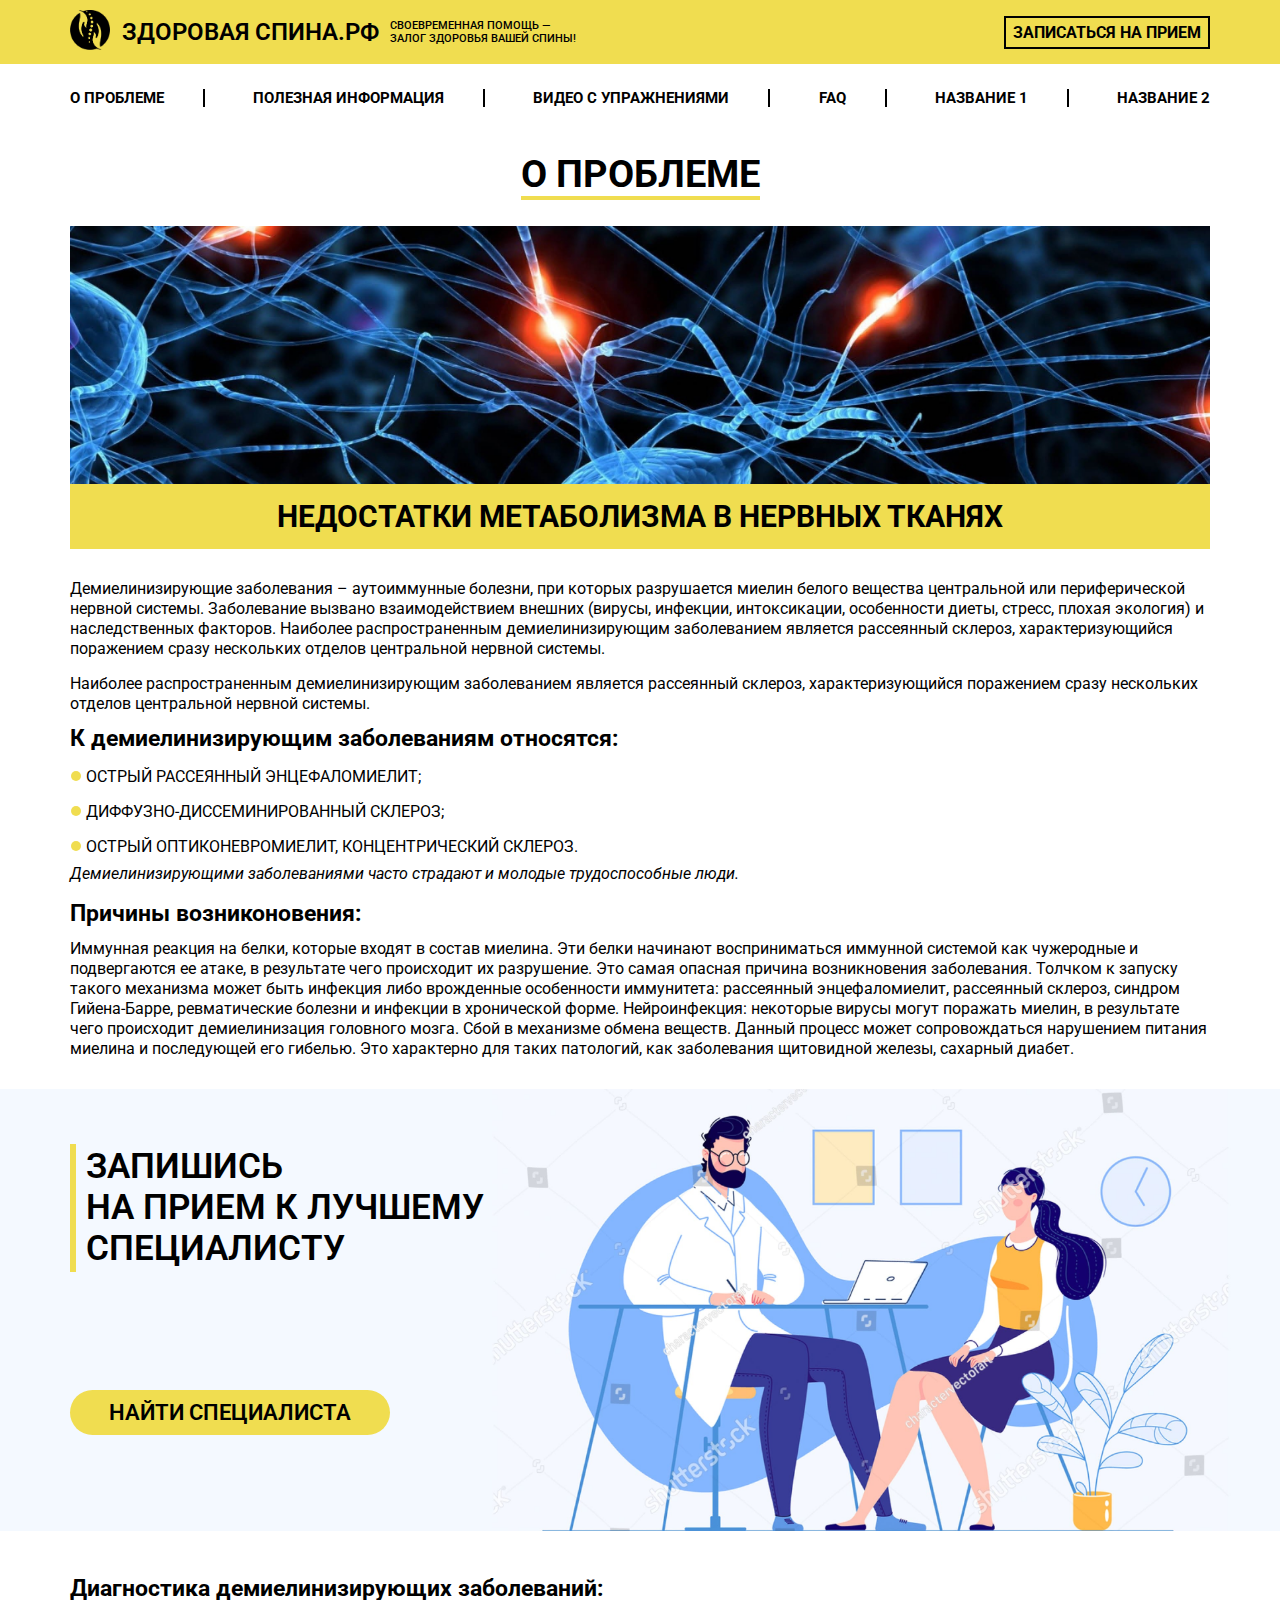
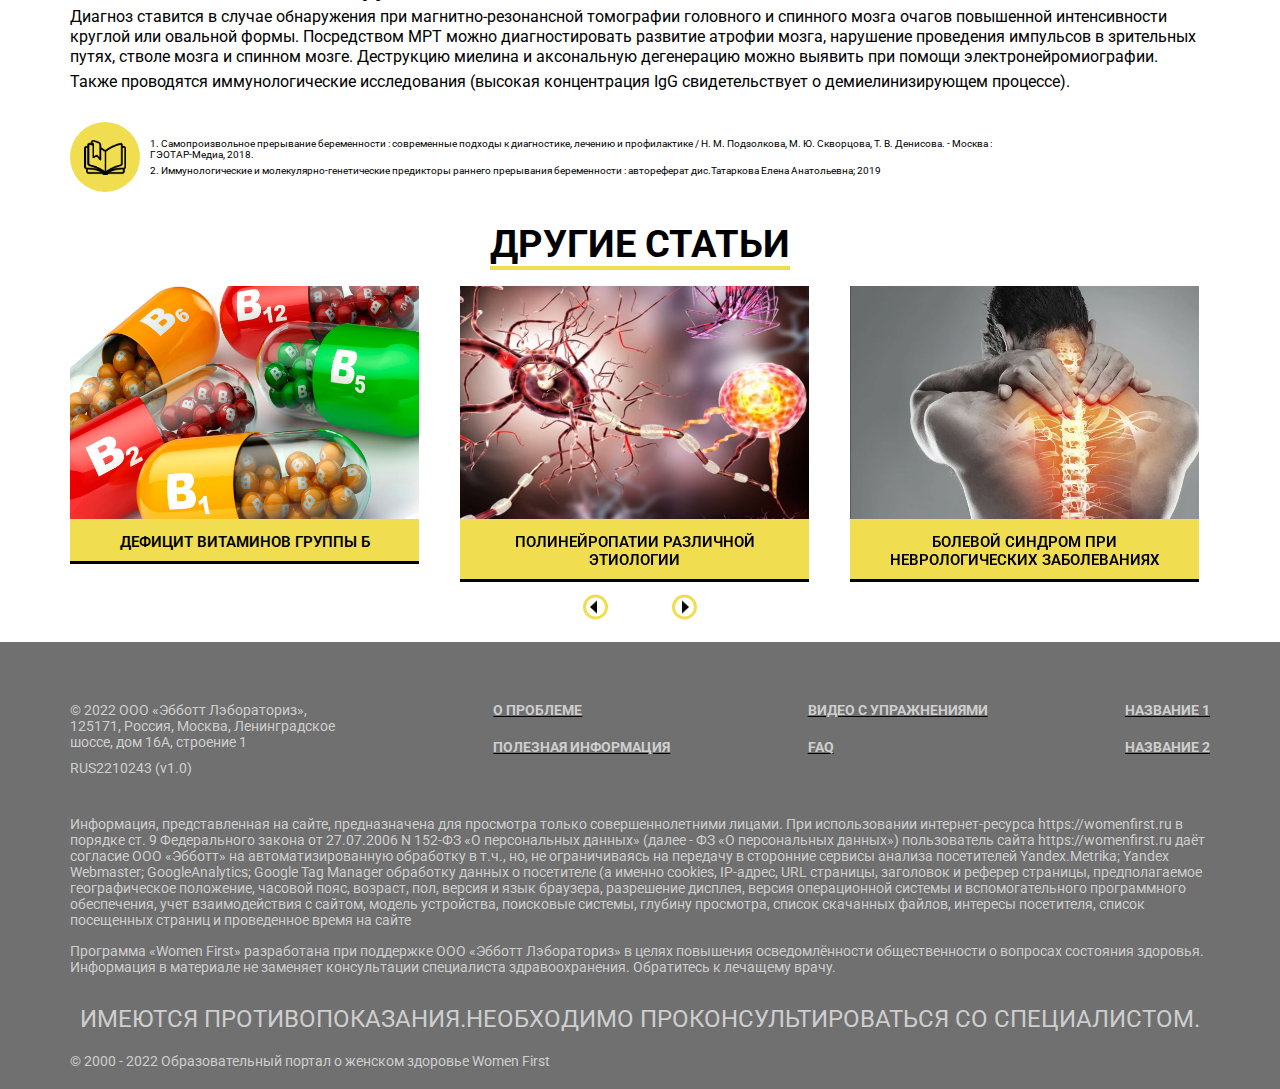
==== commit be3f6014: "Add files via upload" ====
--- a/about.html
+++ b/about.html
@@ -23,17 +23,11 @@
     <header class="header">
         <div class="container">
             <div class="header__wrapper">
-                <a href="/" class="header__left-wrapper">
-                    <span class="header__logo">
-                      <span><img src="assets/icons/logo.png" alt="" /></span>
-                    </span>
-                    <div class="header__site-wrapper">
-                      <span class="header__site">ЗДОРОВАЯ СПИНА.РФ</span>
-                    </div>
-                    <div class="header__help">
-                      СВОЕВРЕМЕННАЯ ПОМОЩЬ — залог здоровья ВАШеЙ СПИНЫ!
-                    </div>
-                  </a>
+                <div class="header__left-wrapper">
+                    <div class="header__logo"><a href="index.html"><img src="assets/icons/logo.png" alt=""></a></div>
+                    <div class="header__site">ЗДОРОВАЯ СПИНА.РФ</div>
+                    <div class="header__help">СВОЕВРЕМЕННАЯ ПОМОЩЬ — залог здоровья ВАШеЙ СПИНЫ!</div>
+                </div>
 
                 <div class="header__button"><a href="map.html">Записаться на прием</a></div>
             </div>
@@ -130,28 +124,29 @@
         </div>
     </section>
 
-    <section class="slider">
-        <div class="slider_big">
-            <div class="container">
-              <div class="slider__wrapper">
-                <div class="slider__high-content-wrapper">
-                  <div class="slider__line"></div>
-                  <div class="slider__text-wrapper">
-                    <h1>
-                      <span class="slider__text">ЗАПИШИСЬ </span>
-                      <br />
-                      <span class="slider__text">НА ПРИЕМ К ЛУЧШЕМУ</span>
-                      <span class="slider__text">СПЕЦИАЛИСТУ</span>
-                    </h1>
-                  </div>
-                </div>
-                <div class="slider__button">
-                  <a href="map.html">Найти специалиста</a>
-                </div>
-              </div>
-            </div>
-            <img class="slider__img" src="assets/img/slider.png" alt="" />
-          </div>
+    <section class="slide">
+
+        <div class="container">
+            <div class="slider__wrapper about__slider-wrapper">
+                <div class="slider__high-content-wrapper about__high-content-wrapper">
+                    <div class="slider__line about__slider-line"></div>
+                    <div class="slider__text-wrapper about__slider__text-wrapper">
+                        <h1 class="about__header_main">
+                            <span class="about__slider-text slider__text">ЗАПИШИСЬ </span>
+                            <br>
+                            <span class="about__slider-text slider__text">НА ПРИЕМ К ЛУЧШЕМУ</span>
+                            <span class="about__slider-text slider__text">СПЕЦИАЛИСТУ</span>
+                        </h1>
+
+                        
+
+                    </div>
+                </div>
+                <div class="about__slider-button slider__button"><a href="map.html">Найти специалиста</a></div>
+
+            </div>
+        </div>
+        <img src="assets/img/slider.jpg" alt="slider">
     </section>
 
     <section class="text text_padding">
--- a/assets/css/style.min.css
+++ b/assets/css/style.min.css
@@ -1,1730 +1,1735 @@
-* {
-  font-family: "Roboto", sans-serif;
-  margin: 0;
-  padding: 0;
-  -webkit-box-sizing: border-box;
-  box-sizing: border-box;
-  font-family: "Roboto";
-}
-.container {
-  max-width: 1140px;
-  margin: 0 auto;
-}
-.header {
-  background-color: #f0dd50;
-  padding-top: 10px;
-  padding-bottom: 10px;
-  position: relative;
-}
-.header__wrapper {
-  -webkit-box-align: center;
-  -ms-flex-align: center;
-  align-items: center;
-  display: -webkit-box;
-  display: -ms-flexbox;
-  display: flex;
-  -webkit-box-pack: justify;
-  -ms-flex-pack: justify;
-  justify-content: space-between;
-}
-.header__left-wrapper {
-  display: -webkit-box;
-  display: -ms-flexbox;
-  display: flex;
-  -webkit-box-pack: justify;
-  -ms-flex-pack: justify;
-  justify-content: space-between;
-  width: 100%;
-  max-width: 510px;
-  -webkit-box-align: center;
-  -ms-flex-align: center;
-  align-items: center;
-  text-decoration: none;
-  color: #000;
-}
-.header_logo {
-  display: inline-block;
-}
-.header__logo img {
-  max-width: 40px;
-}
-.header__site {
-  font-weight: 600;
-  font-size: 24px;
-  text-transform: uppercase;
-  color: black;
-  text-decoration: none;
-}
-.header__help {
-  text-transform: uppercase;
-  font-size: 11px;
-  font-weight: 500;
-  width: 190px;
-}
-.header__button a {
-  text-decoration: none;
-  text-transform: uppercase;
-  color: black;
-  font-size: 16px;
-  font-weight: bold;
-  border: solid 2px;
-  padding: 7px;
-  padding-top: 5px;
-  padding-bottom: 5px;
-}
-.hamburger {
-  display: none;
-}
-.navigation {
-  padding-top: 25px;
-  padding-bottom: 25px;
-}
-.navigation__button {
-  display: none;
-}
-.navigation__wrapper {
-  display: -webkit-box;
-  display: -ms-flexbox;
-  display: flex;
-  -webkit-box-pack: justify;
-  -ms-flex-pack: justify;
-  justify-content: space-between;
-}
-.navigation__link {
-  text-decoration: none;
-  color: black;
-}
-.navigation__link span:hover {
-  border-bottom: 2px solid;
-  border-bottom-color: #f0dd50;
-}
-.navigation__text-item {
-  text-transform: uppercase;
-  font-weight: bold;
-  font-size: 15px;
-  border-right: 2px solid;
-  padding-right: 39px;
-}
-.navigation__text-item:nth-child(6) {
-  border-right: 0;
-  padding-right: 0;
-}
-.slider {
-  background-color: #f5f8ff;
-  padding-left: 4px;
-}
-.slider_big {
-    position: relative;
-}
-.slider__wrapper {
-  position: absolute;
-  z-index: 2;
-  top: 150px;
-}
-.slider__text {
-  width: 100%;
-  font-size: 35px;
-  font-weight: 600;
-}
-.slider__img {
-    display: block;
-    max-width: 1000px;
-    margin-left: auto;
-}
-.slider__text-wrapper {
-  max-width: 500px;
-  margin-left: 10px;
-}
-.slider__line {
-  width: 6px;
-  height: 128px;
-  background-color: #f0dd50;
-}
-.slider__high-content-wrapper {
-  width: 590px;
-  display: -webkit-box;
-  display: -ms-flexbox;
-  display: flex;
-  -webkit-box-align: center;
-  -ms-flex-align: center;
-  align-items: center;
-  margin-top: 55px;
-}
-.slider__button a {
-  text-decoration: none;
-  color: black;
-  text-transform: uppercase;
-  font-size: 22px;
-  font-weight: 600;
-}
-.slider__button {
-  background-color: #f0dd50;
-  max-width: 320px;
-  text-align: center;
-  -webkit-box-align: center;
-  -ms-flex-align: center;
-  align-items: center;
-  display: -webkit-box;
-  display: -ms-flexbox;
-  display: flex;
-  -webkit-box-pack: center;
-  -ms-flex-pack: center;
-  justify-content: center;
-  padding-top: 10px;
-  padding-bottom: 10px;
-  border-radius: 30px;
-  margin-top: 25%;
-}
-.swiper {
-  width: 100%;
-  height: 100%;
-}
-.swiper-pagination-bullet {
-  background-color: #f5f8ff;
-  width: 12px;
-  height: 12px;
-  opacity: 1;
-  border: solid 2px black;
-  margin-left: 1000px;
-}
-.swiper-pagination-bullet-active {
-  background-color: #f0dd50;
-}
-.swiper_pagination .swiper-pagination-bullet {
-  margin-left: 15px;
-}
-.swiper-slide img {
-  display: block;
-  width: 100%;
-  height: 100%;
-  -o-object-fit: cover;
-  object-fit: cover;
-}
-.slider__high-content-wrapper_small {
-  display: none;
-}
-.slider__line_small {
-  height: 47px;
-}
-.problems {
-  padding-top: 20px;
-  padding-bottom: 20px;
-}
-.problems__main-wrapper {
-  display: -webkit-box;
-  display: -ms-flexbox;
-  display: flex;
-  margin-top: 25px;
-}
-.problems__wrapper {
-  display: -webkit-box;
-  display: -ms-flexbox;
-  display: flex;
-  -webkit-box-orient: vertical;
-  -webkit-box-direction: normal;
-  -ms-flex-direction: column;
-  flex-direction: column;
-}
-.problems__header {
-  font-size: 25px;
-  font-weight: bold;
-  margin: 0 auto;
-  text-align: center;
-  text-transform: uppercase;
-}
-.problems__cards {
-  position: relative;
-  display: -webkit-box;
-  display: -ms-flexbox;
-  display: flex;
-  -webkit-box-pack: center;
-  -ms-flex-pack: center;
-  justify-content: center;
-}
-.problems__header span {
-  border-bottom: 4px solid #f0dd50;
-}
-.problems__cards img {
-  width: 97%;
-}
-.problems__cards-text {
-  width: 220px;
-  text-align: center;
-  margin: 0 auto;
-  text-transform: uppercase;
-  font-size: 15px;
-  font-weight: 600;
-  padding-top: 4px;
-}
-.problems__text-wrapper {
-  display: -webkit-box;
-  display: -ms-flexbox;
-  display: flex;
-  -webkit-box-pack: center;
-  -ms-flex-pack: center;
-  justify-content: center;
-  -webkit-box-align: center;
-  -ms-flex-align: center;
-  align-items: center;
-  position: absolute;
-  bottom: 0px;
-  width: 97%;
-  background-color: #f0dd50;
-  border-bottom: 3px solid black;
-}
-.problems__skull {
-  max-width: 199px;
-}
-.problems__back {
-  line-height: 36.5px;
-}
-.problems__cards_low {
-  margin-top: 10px;
-}
-.problems__cards-text_width {
-  width: 280px;
-}
-.question {
-  padding-bottom: 50px;
-  padding-top: 50px;
-}
-.question__header {
-  font-size: 25px;
-  font-weight: bold;
-  margin: 0 auto;
-  text-align: center;
-  text-transform: uppercase;
-  cursor: pointer;
-}
-.question__header span {
-  border-bottom: 4px solid #f0dd50;
-}
-.question__icon img {
-  width: 45%;
-  height: 70%;
-}
-.question__subheader-wrapper {
-  display: -webkit-box;
-  display: -ms-flexbox;
-  display: flex;
-  -webkit-box-align: center;
-  -ms-flex-align: center;
-  align-items: center;
-  -webkit-box-orient: vertical;
-  -webkit-box-direction: normal;
-  -ms-flex-direction: column;
-  flex-direction: column;
-  margin-top: 10px;
-  cursor: pointer;
-}
-.question__subheader-wrapper:first-child {
-  margin-top: 25px;
-}
-.question__header__text {
-  position: relative;
-  font-size: 27px;
-  text-transform: uppercase;
-  width: 95%;
-  background-color: #f0dd50;
-  padding-top: 8px;
-  padding-bottom: 8px;
-  padding-left: 12px;
-  margin-left: 60px;
-}
-.question__header__text::before {
-  content: "";
-  display: -webkit-box;
-  display: -ms-flexbox;
-  display: flex;
-  -webkit-box-pack: center;
-  -ms-flex-pack: center;
-  justify-content: center;
-  -webkit-box-align: center;
-  -ms-flex-align: center;
-  align-items: center;
-  width: 48px;
-  height: 48px;
-  background: url("../icons/question.png") center center/cover no-repeat;
-  background-size: 40%;
-  background-color: Black;
-  position: absolute;
-  left: -57px;
-  top: 0%;
-}
-.question__tab__text {
-  background-color: #ebebeb;
-  max-height: 0;
-  opacity: 0;
-  position: relative;
-  -webkit-transition: all 1s;
-  transition: all 1s;
-}
-.question__tab__text:after {
-  content: "";
-  width: 0;
-  height: 0;
-  border-top: 30px solid #ebebeb;
-  border-right: 40px solid transparent;
-  position: absolute;
-  right: -40px;
-  top: 0;
-}
-.question__tab__text.active-content {
-  opacity: 1;
-  padding: 10px 30px 10px 20px;
-  margin-left: 60px;
-  width: 95%;
-  margin-top: 16px;
-}
-.hide {
-  display: none;
-}
-.active {
-  display: block;
-}
-.animate__animated.animate__fadeOut {
-  --animate-duration: 0.5s;
-}
-.footer {
-  padding-top: 60px;
-  padding-bottom: 20px;
-  background-color: #707070;
-}
-.footer__wrapper {
-  display: -webkit-box;
-  display: -ms-flexbox;
-  display: flex;
-  -webkit-box-pack: justify;
-  -ms-flex-pack: justify;
-  justify-content: space-between;
-}
-.footer__text {
-  -ms-flex-preferred-size: 50%;
-  flex-basis: 50%;
-  font-size: 14px;
-  color: #cecece;
-}
-.footer__text a {
-  text-decoration: none;
-  font-size: 14px;
-  color: #cecece;
-}
-.footer__text-middle {
-  margin-top: 40px;
-}
-.footer__text_middle-bottom {
-  margin-top: 15px;
-}
-.footer__text_left {
-  width: 286px;
-}
-.footer__text_margin {
-  margin-top: 10px;
-}
-.footer__text-right {
-  display: -webkit-box;
-  display: -ms-flexbox;
-  display: flex;
-  -webkit-box-pack: justify;
-  -ms-flex-pack: justify;
-  justify-content: space-between;
-  -webkit-box-orient: vertical;
-  -webkit-box-direction: normal;
-  -ms-flex-direction: column;
-  flex-direction: column;
-  text-transform: uppercase;
-  text-decoration: underline;
-  font-weight: bold;
-}
-.footer__text_bottom {
-  margin-top: 30px;
-  font-size: 24px;
-  text-transform: uppercase;
-  text-align: center;
-}
-.footer__text_bottom_small {
-  margin-top: 20px;
-}
-@media (max-width: 1330px) {
-  .slider__button {
-    margin-top: 20%;
-  }
-  .question__tab__text:after {
-    border-top: 20px solid #ebebeb;
-    border-right: 30px solid transparent;
-    right: -20px;
-  }
-}
-@media (max-width: 1200px) {
-  .container {
-    padding-left: 25px;
-    padding-right: 25px;
-  }
-  .question__header__text {
-    width: 90%;
-  }
-  .question__tab__text.active-content {
-    width: 90%;
-  }
-  .slider__text {
-    font-size: 37px;
-  }
-  .slider__button {
-    margin-top: 15%;
-    max-width: 280px;
-  }
-  .slider__button a {
-    font-size: 20px;
-  }
-  .footer__wrapper_main {
-    padding-left: 7px;
-    padding-right: 7px;
-  }
-  .question__tab__text {
-    width: 90%;
-  }
-}
-@media (max-width: 1080px) {
-  .question__tab__text {
-    width: 90%;
-    font-size: 15px;
-  }
-  .slider__text {
-    font-size: 34px;
-  }
-  .slider__button {
-    max-width: 250px;
-  }
-  .slider__button a {
-    font-size: 17px;
-  }
-  .question__header__text {
-    font-size: 22px;
-    margin-left: 50px;
-    width: 94%;
-  }
-  .question__header__text::before {
-    width: 42px;
-    height: 42px;
-    left: -47px;
-  }
-  .navigation__text-item {
-    font-size: 13px;
-  }
-}
-@media (max-width: 995px) {
-  .slider__text {
-    font-size: 30px;
-  }
-  .slider__line {
-    height: 96px;
-  }
-  .navigation__text-item {
-    font-size: 11px;
-    padding-right: 40px;
-  }
-  .problems__cards-text {
-    font-size: 14px;
-  }
-  .problems__back {
-    line-height: 33.5px;
-  }
-  .problems__header,
-  .question__header {
-    font-size: 20px;
-  }
-}
-@media (max-width: 937px) {
-  .navigation__text-item {
-    font-size: 11px;
-    padding-right: 32px;
-  }
-}
-@media (max-width: 877px) {
-  .slider__text {
-    font-size: 27px;
-  }
-  .navigation__text-item {
-    padding-right: 29px;
-  }
-  .header__site {
-    font-size: 22px;
-  }
-  .header__left-wrapper {
-    width: 483px;
-  }
-  .header__help {
-    font-size: 9px;
-    width: 160px;
-    -ms-flex-preferred-size: 40%;
-    flex-basis: 40%;
-  }
-  .header__logo img {
-    max-width: 32px;
-  }
-  .slider__button {
-    margin-top: 10%;
-  }
-  .problems__cards-text {
-    font-size: 13px;
-  }
-  .problems__back {
-    line-height: 30.5px;
-  }
-  .problems__cards__vitamins {
-    line-height: 30.5px;
-  }
-}
-@media (max-width: 813px) {
-  .question__tab__text:after {
-    border-top: 10px solid #ebebeb;
-    border-right: 20px solid transparent;
-    right: -15px;
-  }
-  .question__tab__text {
-    width: 90%;
-    font-size: 13px;
-  }
-  .slider__text {
-    font-size: 25px;
-  }
-  .slider__line {
-    height: 80px;
-    width: 4px;
-  }
-  .slider__button {
-    max-width: 210px;
-  }
-  .slider__button a {
-    font-size: 16px;
-  }
-  .question__header__text {
-    width: 93%;
-    font-size: 18px;
-  }
-  .question__header__text::before {
-    width: 37px;
-    height: 37px;
-  }
-  .navigation__text-item {
-    padding-right: 24px;
-  }
-  .footer__text {
-    font-size: 12px;
-  }
-  .footer__text a {
-    font-size: 12px;
-  }
-  .footer__text_bottom {
-    font-size: 20px;
-  }
-  .slider__text-wrapper {
-    max-width: 400px;
-  }
-}
-@media (max-width: 782px) {
-  .navigation__text-item {
-    padding-right: 21px;
-  }
-  .slider__button {
-    margin-top: 5%;
-  }
-}
-@media (max-width: 769px) {
-  .navigation__text-item {
-    padding-right: 18px;
-  }
-  .problems__cards-text {
-    font-size: 12px;
-  }
-  .problems__back,
-  .problems__cards__vitamins {
-    line-height: 29.5px;
-  }
-  .header__button a {
-    font-size: 12px;
-  }
-  .slider__text {
-    font-size: 23px;
-  }
-  .slider__button {
-    max-width: 192px;
-  }
-  .slider__button a {
-    font-size: 14px;
-  }
-}
-@media (max-width: 715px) {
-  .footer__text,
-  .footer__text a {
-    font-size: 9px;
-  }
-  .footer__text_bottom {
-    font-size: 15px;
-  }
-  .slider__high-content-wrapper {
-    width: 100%;
-  }
-  .problems__cards-text {
-    font-size: 11px;
-  }
-  .problems__back,
-  .problems__cards__vitamins,
-  .problems__skull {
-    line-height: 25.5px;
-  }
-  .problems__cards__meta,
-  .problems__cards__different {
-    line-height: 12.6px;
-  }
-  .header__button {
-    -ms-flex-preferred-size: 30%;
-    flex-basis: 30%;
-  }
-  .header__button a {
-    font-size: 12px;
-    padding-top: 3px;
-    padding-bottom: 3px;
-  }
-  .navigation__button {
-    display: block;
-    background-color: #f0dd50;
-    max-width: 100%;
-    text-align: center;
-    -webkit-box-align: center;
-    -ms-flex-align: center;
-    align-items: center;
-    display: -webkit-box;
-    display: -ms-flexbox;
-    display: flex;
-    -webkit-box-pack: center;
-    -ms-flex-pack: center;
-    justify-content: center;
-    padding-top: 10px;
-    padding-bottom: 10px;
-    border-radius: 30px;
-    -ms-flex-item-align: center;
-    align-self: center;
-  }
-  .navigation__button a {
-    text-decoration: none;
-    color: black;
-    text-transform: uppercase;
-    font-size: 11px;
-    font-weight: 600;
-    padding-left: 10px;
-    padding-right: 10px;
-  }
-  .hamburger {
-    display: block;
-    position: absolute;
-    right: 20px;
-    top: 54%;
-    -webkit-transform: translateY(-50%);
-    transform: translateY(-50%);
-    width: 30px;
-    height: 12px;
-  }
-  .hamburger span {
-    display: block;
-    height: 2px;
-    width: 100%;
-    background-color: black;
-    margin-bottom: 2px;
-    -webkit-transition: 0.5s all;
-    transition: 0.5s all;
-  }
-  .navigation__wrapper {
-    position: absolute;
-    z-index: 3;
-    position: fixed;
-    -webkit-box-orient: vertical;
-    -webkit-box-direction: normal;
-    -ms-flex-direction: column;
-    flex-direction: column;
-    background-color: #ebebeb;
-    text-align: center;
-    -webkit-transition: 0.5s;
-    transition: 0.5s;
-    right: -100%;
-    top: 3rem;
-    -webkit-box-pack: justify;
-    -ms-flex-pack: justify;
-    justify-content: space-between;
-    text-align: left;
-    padding: 0;
-    padding-top: 10px;
-  }
-  .navigation__wrapper_active {
-    top: 60px;
-    right: 15px;
-    max-width: 100%;
-    position: absolute;
-    z-index: 3;
-    background-color: #ebebeb;
-    padding-top: 10px;
-    padding-bottom: 10px;
-  }
-  .navigation__text-item {
-    margin-top: 8px;
-    padding: 0;
-    border: none;
-    height: 2.5rem;
-    display: -webkit-box;
-    display: -ms-flexbox;
-    display: flex;
-    -webkit-box-align: center;
-    -ms-flex-align: center;
-    align-items: center;
-    padding-left: 5px;
-    padding-right: 5px;
-  }
-  .navigation__text-item:first-child {
-    margin: 0;
-  }
-  .navigation__text-item:hover {
-    background-color: #f0dd50;
-  }
-  .navigation__link {
-    font-size: 13px;
-  }
-  .navigation {
-    padding: 0;
-  }
-  .header__left-wrapper {
-    width: 277px;
-  }
-  .slider__text {
-    font-size: 20px;
-  }
-  .swiper-pagination-bullet {
-    width: 8px;
-    height: 8px;
-  }
-  .slider__button {
-    max-width: 168px;
-  }
-  .slider__button a {
-    font-size: 12px;
-  }
-  .question {
-    padding-bottom: 30px;
-    padding-top: 30px;
-  }
-  .question__header__text {
-    width: 93%;
-    font-size: 16px;
-  }
-  .question__header__text::before {
-    width: 35px;
-    height: 35px;
-  }
-  .question__tab__text {
-    font-size: 12px;
-  }
-  .header__button {
-    display: none;
-  }
-  .header__left-wrapper {
-    width: 500px;
-  }
-  .navigation__text-item {
-    font-size: 10px;
-    padding-left: 15px;
-    padding-right: 15px;
-  }
-  .slider {
-    background: none;
-    padding: 0;
-  }
-  .slider__high-content-wrapper {
-    display: none;
-  }
-  .slider__high-content-wrapper_small {
-    display: block;
-    margin-top: 20px;
-  }
-  .slider__wrapper {
-    position: relative;
-  }
-  .slider__button_small {
-    margin: 25px auto;
-    margin-bottom: 50px;
-  }
-  .slider_big {
-    display: none;
-  }
-  .slider__wrapper_top {
-    display: -webkit-box;
-    display: -ms-flexbox;
-    display: flex;
-  }
-  .slider__line-small {
-    height: 56px;
-  }
-  .slider__text:last-child {
-    vertical-align: top;
-  }
-  .swiper_small {
-    margin-top: 20px;
-  }
-}
-@media (max-width: 677px) {
-  .navigation__wrapper_active {
-    top: 60px;
-  }
-  .header__site {
-    display: block;
-  }
-  .header__left-wrapper {
-    width: 500px;
-  }
-  .header__wrapper {
-    -webkit-box-pack: justify;
-    -ms-flex-pack: justify;
-    justify-content: space-between;
-  }
-  .header__logo img {
-    max-width: 36px;
-  }
-  .header__button {
-    -ms-flex-preferred-size: 40%;
-    flex-basis: 40%;
-  }
-  .problems__cards-text_width {
-    line-height: 12.7px;
-  }
-  .problems__cards-text {
-    font-size: 10px;
-  }
-  .problems__cards-text {
-    width: 100%;
-  }
-  .slider__text {
-    font-size: 18px;
-  }
-  .slider__button a {
-    font-size: 10px;
-  }
-  .slider__button {
-    max-width: 150px;
-  }
-}
-@media (max-width: 607px) {
-  .problems__cards-text {
-    font-size: 9px;
-  }
-  .question__header__text {
-    font-size: 13px;
-    width: 90%;
-  }
-  .question__header__text::before {
-    width: 30px;
-    height: 30px;
-  }
-  .footer__text,
-  .footer__text a {
-    font-size: 7px;
-  }
-  .slider__text {
-    font-size: 17px;
-  }
-  .question__tab__text {
-    margin-left: 50px;
-  }
-  .footer__text_bottom {
-    font-size: 15px;
-  }
-  .question__tab__text.active-content {
-    width: 85%;
-  }
-}
-@media (max-width: 551px) {
-  .problems__cards-text {
-    font-size: 8px;
-  }
-  .question__tab__text {
-    font-size: 11px;
-  }
-  .problems__header,
-  .question__header span {
-    font-size: 18px;
-  }
-  .footer__text_left {
-    max-width: 133px;
-  }
-  .header__help {
-    display: none;
-  }
-  .header__wrapper {
-    max-width: 500px;
-  }
-  .header__left-wrapper {
-    width: 100%;
-    -webkit-box-pack: start;
-    -ms-flex-pack: start;
-    justify-content: start;
-  }
-  .header__site {
-    margin-left: 20px;
-  }
-  .slider__text-wrapper {
-    max-width: 300px;
-  }
-}
-@media (max-width: 535px) {
-  .navigation__text-item {
-    padding-bottom: 7px;
-  }
-  .slider__text {
-    font-size: 14px;
-  }
-  .slider__button {
-    max-width: 124px;
-  }
-  .slider__button a {
-    font-size: 9px;
-  }
-  .header__button a {
-    font-size: 9px;
-    padding-top: 3px;
-    padding-bottom: 3px;
-  }
-  .question__header__text {
-    font-size: 11px;
-  }
-  .problems__main-wrapper {
-    -webkit-box-orient: vertical;
-    -webkit-box-direction: normal;
-    -ms-flex-direction: column;
-    flex-direction: column;
-  }
-  .problems__main-wrapper {
-    margin-top: 0;
-  }
-  .problems__cards {
-    margin-top: 10px;
-  }
-  .problems__cards img {
-    width: 100%;
-  }
-  .problems__text-wrapper {
-    height: 2.5rem;
-  }
-  .problems__text-wrapper {
-    width: 100%;
-  }
-}
-@media (max-width: 500px) {
-  .navigation__wrapper_active {
-    top: 53px;
-  }
-  .problems__header span,
-  .question__header span {
-    border-bottom: 3px solid #f0dd50;
-  }
-  .problems__header,
-  .question__header {
-    font-size: 18px;
-  }
-  .slider__high-content-wrapper {
-    margin-top: 20px;
-  }
-  .slider__button a {
-    font-size: 7px;
-  }
-  .slider__button {
-    max-width: 100px;
-  }
-  .header__logo img {
-    max-width: 28px;
-  }
-}
-@media (max-width: 466px) {
-  .header__left-wrapper {
-    width: 375px;
-  }
-  .header__help {
-    font-size: 7px;
-  }
-}
-@media (max-width: 433px) {
-  .header__button {
-    -ms-flex-preferred-size: 50%;
-    flex-basis: 50%;
-  }
-  .slider__button a {
-    font-size: 6px;
-  }
-  .slider__button {
-    max-width: 83px;
-  }
-  .question__tab__text {
-    font-size: 9px;
-  }
-  .question__header__text {
-    font-size: 8px;
-  }
-  .question__header__text::before {
-    width: 27px;
-    height: 27px;
-    background-size: 30%;
-    left: -35px;
-  }
-  .footer__text_left {
-    max-width: 76px;
-  }
-  .question__tab__text {
-    margin-left: 32px;
-  }
-  .question__tab__text {
-    width: 85%;
-  }
-}
-@media (max-width: 414px) {
-  .header__site {
-    font-size: 18px;
-  }
-}
-@media (max-width: 402px) {
-  .question__tab__text {
-    font-size: 8px;
-  }
-  .question__tab__text.active-content {
-    width: 85%;
-  }
-  .question__tab__text.active-content {
-    margin-left: 33px;
-  }
-  .header__logo img {
-    max-width: 26px;
-  }
-  .navigation__wrapper_active {
-    top: 50px;
-  }
-}
-@media (max-width: 348px) {
-  .header__button {
-    -ms-flex-preferred-size: 55%;
-    flex-basis: 55%;
-  }
-  .problems__header,
-  .question__header span {
-    font-size: 17px;
-  }
-  .header__button {
-    -ms-flex-preferred-size: 60%;
-    flex-basis: 60%;
-  }
-  .problems__cards-text {
-    font-size: 5px;
-  }
-  .header__site {
-    font-size: 16px;
-    margin-left: 5px;
-  }
-  .navigation__wrapper_active {
-    top: 50px;
-  }
-}
-.about {
-  padding-top: 20px;
-}
-.about__header {
-  font-size: 25px;
-  font-weight: bold;
-  margin: 0 auto;
-  text-align: center;
-  text-transform: uppercase;
-}
-.about span {
-  border-bottom: 4px solid #f0dd50;
-}
-.about__image {
-  display: -webkit-box;
-  display: -ms-flexbox;
-  display: flex;
-  -webkit-box-orient: vertical;
-  -webkit-box-direction: normal;
-  -ms-flex-direction: column;
-  flex-direction: column;
-  position: relative;
-  margin-top: 30px;
-}
-.about__image img {
-  width: 100%;
-}
-.about__border {
-  -webkit-box-align: center;
-  -ms-flex-align: center;
-  align-items: center;
-  position: absolute;
-  bottom: 0px;
-  width: 100%;
-  background-color: #f0dd50;
-  position: absolute;
-  text-align: center;
-  text-transform: uppercase;
-  font-weight: bold;
-  font-size: 30px;
-  height: 20%;
-  display: -webkit-box;
-  display: -ms-flexbox;
-  display: flex;
-  -webkit-box-pack: center;
-  -ms-flex-pack: center;
-  justify-content: center;
-  align-items: center;
-}
-.text {
-  padding-top: 30px;
-  padding-bottom: 30px;
-}
-.text__text {
-  line-height: 20px;
-}
-.text__text_margin {
-  margin-top: 15px;
-}
-.text__header {
-  font-weight: bold;
-  font-size: 23px;
-}
-.text__list {
-  margin-top: 15px;
-}
-.text__list-list {
-  list-style: none;
-  margin-top: 10px;
-}
-.text__list__item {
-  position: relative;
-  text-transform: uppercase;
-  margin-left: 16px;
-  line-height: 35px;
-}
-.text__list__item::before {
-  content: "";
-  width: 10px;
-  height: 10px;
-  background-color: red;
-  border-radius: 100%;
-  position: absolute;
-  top: 50%;
-  -webkit-transform: translateY(-50%);
-  transform: translateY(-50%);
-  left: -15px;
-  background-color: #f0dd50;
-}
-.text_italic {
-  font-style: italic;
-}
-.text__reasons {
-  margin-top: 20px;
-}
-.text_padding {
-  padding-top: 40px;
-}
-.text_bottom_margin {
-  margin-top: 5px;
-}
-.book__wrapper {
-  display: -webkit-box;
-  display: -ms-flexbox;
-  display: flex;
-  -webkit-box-align: center;
-  -ms-flex-align: center;
-  align-items: center;
-}
-.book__img {
-  width: 70px;
-  height: 70px;
-  border-radius: 100%;
-  background: url("../icons/book.png") center center/cover no-repeat;
-  background-size: 60%;
-  background-color: #f0dd50;
-  margin-right: 10px;
-}
-.book__text {
-  display: -webkit-box;
-  display: -ms-flexbox;
-  display: flex;
-  -webkit-box-orient: vertical;
-  -webkit-box-direction: normal;
-  -ms-flex-direction: column;
-  flex-direction: column;
-  max-width: 881px;
-}
-.book__text__item {
-  font-size: 10px;
-}
-.book__text__item:last-child {
-  margin-top: 5px;
-}
-.articles {
-  padding-top: 30px;
-  padding-bottom: 50px;
-  position: relative;
-}
-.articles__header {
-  font-size: 25px;
-  font-weight: bold;
-  margin: 0 auto;
-  text-align: center;
-  text-transform: uppercase;
-}
-.articles__header span {
-  border-bottom: 4px solid #f0dd50;
-}
-.articles__prev-button {
-  height: 30px;
-  width: 30px;
-  border: 3px solid #f0dd50;
-  border-radius: 100%;
-  background: url("../icons/left.png") 35% 45% / cover no-repeat;
-  background-size: 35%;
-  position: absolute;
-  top: -110px;
-  left: -50px;
-  -webkit-transform: translateY(-50%);
-  transform: translateY(-50%);
-  cursor: pointer;
-}
-.articles__next-button {
-  position: absolute;
-  height: 30px;
-  width: 30px;
-  border: 3px solid #f0dd50;
-  border-radius: 100%;
-  background: url("../icons/right.png") 55% 45% / cover no-repeat;
-  background-size: 35%;
-  right: -50px;
-  top: -110px;
-  -webkit-transform: translateY(-50%);
-  transform: translateY(-50%);
-  cursor: pointer;
-}
-.articles__arrows-wrapper {
-  position: relative;
-}
-.swiper.articles__slider {
-  margin-top: 20px;
-  width: 100%;
-  height: 100%;
-}
-.swiper.articles__slider-slide.articles__slider {
-  text-align: center;
-  font-size: 18px;
-  background: #fff;
-  display: -webkit-box;
-  display: -ms-flexbox;
-  display: flex;
-  -webkit-box-pack: center;
-  -ms-flex-pack: center;
-  justify-content: center;
-  -webkit-box-align: center;
-  -ms-flex-align: center;
-  align-items: center;
-}
-.swiper.articles__slider-slide.articles__slider-slide img {
-  display: block;
-  width: 100%;
-  height: 100%;
-  -o-object-fit: cover;
-  object-fit: cover;
-}
-img {
-  width: 100%;
-}
-.about__problems__main-wrapper {
-  display: none;
-}
-@media (max-width: 1283px) {
-  .articles {
-    padding-bottom: 60px;
-  }
-  .articles__prev-button,
-  .articles__next-button {
-    width: 25px;
-    height: 25px;
-    top: 25px;
-  }
-  .articles__prev-button {
-    left: 45%;
-  }
-  .articles__next-button {
-    right: 45%;
-  }
-}
-@media (max-width: 1028px) {
-  .book__text {
-    max-width: 700px;
-  }
-}
-@media (max-width: 902px) {
-  .footer__text_left {
-    width: 210px;
-  }
-}
-@media (max-width: 881px) {
-  .about__problems {
-    height: 2rem;
-    font-size: 12px;
-  }
-  .about__border {
-    font-size: 26px;
-  }
-  .text__header {
-    font-size: 21px;
-  }
-  .text__text {
-    font-size: 16px;
-  }
-}
-@media (max-width: 834px) {
-  .book__text {
-    max-width: 550px;
-  }
-  .about__header,
-  .articles__header {
-    font-size: 20px;
-  }
-  .about__border {
-    font-size: 24px;
-  }
-}
-@media (max-width: 834px) {
-  .about__problems {
-    font-size: 11px;
-  }
-}
-@media (max-width: 749px) {
-  .about__problems {
-    font-size: 10px;
-  }
-  .about__border {
-    font-size: 22px;
-  }
-}
-@media (max-width: 715px) {
-  .about__slider-wrapper {
-    position: absolute;
-    z-index: 2;
-  }
-  .about__high-content-wrapper {
-    width: 100%;
-    display: -webkit-box;
-    display: -ms-flexbox;
-    display: flex;
-    -webkit-box-align: center;
-    -ms-flex-align: center;
-    align-items: center;
-    margin-top: 55px;
-  }
-  .about__slider-line {
-    height: 80px;
-    width: 4px;
-  }
-  .about__slider__text-wrapper {
-    margin-left: 10px;
-  }
-  .about__slider-text {
-    font-size: 23px;
-  }
-  .about__slider-button {
-    max-width: 192px;
-  }
-}
-@media (max-width: 681px) {
-  .book__text {
-    max-width: 460px;
-  }
-  .about__border {
-    font-size: 21px;
-  }
-  .footer__text_left {
-    width: 170px;
-  }
-  .about__problems {
-    font-size: 9px;
-  }
-  .articles__prev-button,
-  .articles__next-button {
-    height: 20px;
-    width: 20px;
-  }
-  .book__text__item {
-    font-size: 8px;
-  }
-  .about__header,
-  .articles__header {
-    font-size: 18px;
-  }
-  .about__slider-text {
-    font-size: 18px;
-    width: 100%;
-  }
-  .about__slider-text:last-child {
-    vertical-align: baseline;
-  }
-  .about__slider__text-wrapper {
-    width: 300px;
-  }
-}
-@media (max-width: 607px) {
-  .about__high-content-wrapper {
-    margin-top: 11px;
-  }
-  .about__border {
-    font-size: 18px;
-  }
-  .text__text {
-    font-size: 13px;
-  }
-  .text__header {
-    font-size: 17px;
-  }
-  .about__problems {
-    font-size: 8px;
-  }
-  .about__problems_line-height {
-    line-height: 14px;
-  }
-  .book__text {
-    max-width: 325px;
-  }
-  .about__border {
-    font-size: 18px;
-  }
-}
-@media (max-width: 607px) and (max-width: 582px) {
-  .about__slider-button {
-    max-width: 143px;
-  }
-}
-@media (max-width: 607px) and (max-width: 534px) {
-  .about__problems__main-wrapper {
-    display: block;
-    -webkit-box-orient: vertical;
-    -webkit-box-direction: normal;
-    -ms-flex-direction: column;
-    flex-direction: column;
-  }
-  .articles__slider,
-  .articles__prev-button,
-  .articles__next-button {
-    display: none;
-  }
-  .articles {
-    padding-bottom: 30px;
-  }
-  .footer {
-    padding-top: 30px;
-  }
-  .about__border {
-    font-size: 15px;
-  }
-  .text__text {
-    font-size: 11px;
-  }
-  .text__header {
-    font-size: 16px;
-  }
-  .about__image {
-    margin-top: 20px;
-  }
-  .about__slider-button {
-    max-width: 120px;
-  }
-  .about__slider-text {
-    font-size: 13px;
-  }
-  .about__slider__text-wrapper {
-    width: 200px;
-  }
-  .about__header_main {
-    line-height: 10px;
-  }
-  .about__slider-line {
-    height: 40px;
-  }
-}
-@media (max-width: 607px) and (max-width: 456px) {
-  .text__list__item {
-    font-size: 8px;
-  }
-  .about__header,
-  .articles__header {
-    font-size: 15px;
-  }
-  .book__text {
-    max-width: 245px;
-  }
-  .about__border {
-    font-size: 13px;
-  }
-  .footer__text,
-  .footer__text a {
-    font-size: 6px;
-  }
-  .footer__text_bottom {
-    font-size: 15px;
-  }
-  .footer__text_bottom {
-    font-size: 14px;
-  }
-  .about__slider-text {
-    font-size: 11px;
-  }
-  .about__slider-button a {
-    max-width: 108px;
-    font-size: 8px;
-  }
-}
-@media (max-width: 607px) and (max-width: 390px) {
-  .footer {
-    padding-top: 0;
-  }
-  .about__border {
-    font-size: 11px;
-  }
-  .book__text {
-    max-width: 214px;
-  }
-  .problems__cards-text {
-    font-size: 7px;
-  }
-  .problems__text-wrapper {
-    height: 2rem;
-    width: 100%;
-  }
-  .footer__text_top {
-    width: 100px;
-  }
-  .footer__wrapper {
-    -webkit-box-orient: vertical;
-    -webkit-box-direction: normal;
-    -ms-flex-direction: column;
-    flex-direction: column;
-  }
-  .footer__text-right_margin {
-    margin-top: 15px;
-  }
-  .footer__text {
-    margin-top: 15px;
-  }
-  .footer__text_margin {
-    margin-top: 0;
-  }
-  .footer__text_bottom {
-    font-size: 13px;
-  }
-  .footer__text_bottom {
-    font-size: 13px;
-  }
-  .about__slider-button {
-    max-width: 91px;
-  }
-  .about__slider-button a {
-    font-size: 6px;
-  }
-  .about__slider-line {
-    width: 2px;
-  }
-}
-@media (max-width: 607px) and (max-width: 366px) {
-  .footer__text_bottom {
-    font-size: 12px;
-  }
-}
-@media (max-width: 607px) and (max-width: 349px) {
-  .problems__text-wrapper {
-    height: 1.5rem;
-  }
-  .problems__cards-text {
-    font-size: 6px;
-  }
-  .book__text {
-    max-width: 182px;
-  }
-  .about__border {
-    font-size: 9px;
-  }
-  .footer__text_bottom {
-    font-size: 11px;
-  }
-  .problems__cards-text {
-    font-size: 5px;
-  }
-}
-.write {
-  padding-top: 25px;
-}
-.write__text {
-  margin-top: 30px;
-}
-.search {
-  padding-top: 25px;
-}
-.search__search {
-  font-weight: 600;
-  font-size: 29px;
-}
-.search__wrapper {
-  display: -webkit-box;
-  display: -ms-flexbox;
-  display: flex;
-}
-.search__input {
-  margin-left: 25px;
-  border-radius: 30px;
-  border: 1px solid black;
-  border-radius: 30px;
-  width: 100%;
-  max-width: 190px;
-  padding-left: 7px;
-}
-.map__main-header {
-  font-size: 25px;
-}
-@media (max-width: 1193px) {
-  .map__main-header {
-    font-size: 17px;
-  }
-}
-@media (max-width: 791px) {
-  .map__main-header {
-    font-size: 12px;
-  }
-  .search__search {
-    font-size: 26px;
-  }
-}
-@media (max-width: 642px) {
-  .search__wrapper {
-    -webkit-box-orient: vertical;
-    -webkit-box-direction: normal;
-    -ms-flex-direction: column;
-    flex-direction: column;
-  }
-  .search__input {
-    padding: 6px;
-    padding-left: 10px;
-    margin: 10px auto;
-  }
-}
-@media (max-width: 568px) {
-  .map__main-header {
-    font-size: 8px;
-  }
-}
-@media (max-width: 500px) {
-  .map__header {
-    font-size: 15px;
-  }
-}
-@media (max-width: 380px) {
-  .map__main-header {
-    font-size: 5px;
-  }
-}
+* {
+  font-family: "Roboto", sans-serif;
+  margin: 0;
+  padding: 0;
+  -webkit-box-sizing: border-box;
+  box-sizing: border-box;
+  font-family: "Roboto";
+}
+.container {
+  max-width: 1140px;
+  margin: 0 auto;
+}
+.header {
+  background-color: #f0dd50;
+  padding-top: 10px;
+  padding-bottom: 10px;
+  position: relative;
+}
+.header__wrapper {
+  -webkit-box-align: center;
+  -ms-flex-align: center;
+  align-items: center;
+  display: -webkit-box;
+  display: -ms-flexbox;
+  display: flex;
+  -webkit-box-pack: justify;
+  -ms-flex-pack: justify;
+  justify-content: space-between;
+}
+.header__left-wrapper {
+  display: -webkit-box;
+  display: -ms-flexbox;
+  display: flex;
+  -webkit-box-pack: justify;
+  -ms-flex-pack: justify;
+  justify-content: space-between;
+  width: 510px;
+  -webkit-box-align: center;
+  -ms-flex-align: center;
+  align-items: center;
+}
+.header_logo {
+  display: inline-block;
+}
+.header__logo img {
+  max-width: 40px;
+}
+.header__site {
+  font-weight: 600;
+  font-size: 24px;
+  text-transform: uppercase;
+  color: black;
+  text-decoration: none;
+}
+.header__help {
+  text-transform: uppercase;
+  font-size: 11px;
+  font-weight: 500;
+  width: 190px;
+}
+.header__button a {
+  text-decoration: none;
+  text-transform: uppercase;
+  color: black;
+  font-size: 16px;
+  font-weight: bold;
+  border: solid 2px;
+  padding: 7px;
+  padding-top: 5px;
+  padding-bottom: 5px;
+}
+.hamburger {
+  display: none;
+}
+.navigation {
+  padding-top: 25px;
+  padding-bottom: 25px;
+}
+.navigation__button {
+  display: none;
+}
+.navigation__wrapper {
+  display: -webkit-box;
+  display: -ms-flexbox;
+  display: flex;
+  -webkit-box-pack: justify;
+  -ms-flex-pack: justify;
+  justify-content: space-between;
+}
+.navigation__link {
+  text-decoration: none;
+  color: black;
+}
+.navigation__link span:hover {
+  border-bottom: 2px solid;
+  border-bottom-color: #f0dd50;
+}
+.navigation__text-item {
+  text-transform: uppercase;
+  font-weight: bold;
+  font-size: 15px;
+  border-right: 2px solid;
+  padding-right: 39px;
+}
+.navigation__text-item:nth-child(6) {
+  border-right: 0;
+  padding-right: 0;
+}
+.slider {
+  background-color: #f5f8ff;
+  padding-left: 4px;
+}
+.slider__wrapper {
+  position: absolute;
+  z-index: 2;
+}
+.slider__text {
+  width: 100%;
+  font-size: 35px;
+  font-weight: 600;
+}
+.slider__text-wrapper {
+  max-width: 500px;
+  margin-left: 10px;
+}
+.slider__line {
+  width: 6px;
+  height: 128px;
+  background-color: #f0dd50;
+}
+.slider__high-content-wrapper {
+  width: 590px;
+  display: -webkit-box;
+  display: -ms-flexbox;
+  display: flex;
+  -webkit-box-align: center;
+  -ms-flex-align: center;
+  align-items: center;
+  margin-top: 55px;
+}
+.slider__button a {
+  display: block;
+  width: 100%;
+  max-width: 320px;
+  padding-top: 10px;
+  padding-bottom: 10px;
+  border-radius: 30px;
+  text-decoration: none;
+  color: black;
+  text-transform: uppercase;
+  font-size: 22px;
+  font-weight: 600;
+  background-color: #f0dd50;
+  margin-left: 0;
+
+}
+.slider__button {
+  text-align: center;
+  -webkit-box-align: center;
+  -ms-flex-align: center;
+  align-items: center;
+  display: -webkit-box;
+  display: -ms-flexbox;
+  display: flex;
+
+
+  margin-top: 25%;
+}
+.swiper {
+  width: 100%;
+  height: 100%;
+}
+.swiper-pagination-bullet {
+  background-color: #f5f8ff;
+  width: 12px;
+  height: 12px;
+  opacity: 1;
+  border: solid 2px black;
+  margin-left: 1000px;
+}
+.swiper-pagination-bullet-active {
+  background-color: #f0dd50;
+}
+.swiper_pagination .swiper-pagination-bullet {
+  margin-left: 15px;
+}
+.swiper-slide img {
+  display: block;
+  width: 100%;
+  height: 100%;
+  -o-object-fit: cover;
+  object-fit: cover;
+}
+.slider__high-content-wrapper_small {
+  display: none;
+}
+.slider__line_small {
+  height: 47px;
+}
+.problems {
+  padding-top: 20px;
+  padding-bottom: 20px;
+}
+.problems__main-wrapper {
+  display: -webkit-box;
+  display: -ms-flexbox;
+  display: flex;
+  margin-top: 25px;
+  flex-direction: column;
+}
+.problems__wrapper {
+  display: -webkit-box;
+  display: -ms-flexbox;
+  display: flex;
+}
+.problems__wrapper:not(:first-child) {
+  margin-top: 20px;
+}
+.problems__header {
+  font-size: 25px;
+  font-weight: bold;
+  margin: 0 auto;
+  text-align: center;
+  text-transform: uppercase;
+}
+.problems__txt-descr {
+  margin-top: 30px;
+  font-size: 24px;
+}
+.problems__cards {
+  position: relative;
+  display: -webkit-box;
+  display: -ms-flexbox;
+  display: flex;
+  -webkit-box-pack: center;
+  -ms-flex-pack: center;
+  justify-content: center;
+  flex-direction: column;
+}
+.problems__cards_low {
+  margin-left: 20px;
+}
+.problems__header span {
+  border-bottom: 4px solid #f0dd50;
+}
+.problems__cards img {
+  width: 97%;
+}
+.problems__cards-text {
+  width: 100%;
+  text-align: center;
+  margin: 0 auto;
+  text-transform: uppercase;
+  font-size: 15px;
+  font-weight: 600;
+  padding-top: 4px;
+}
+.problems__text-wrapper {
+  display: -webkit-box;
+  display: -ms-flexbox;
+  display: flex;
+  -webkit-box-pack: center;
+  -ms-flex-pack: center;
+  justify-content: center;
+  -webkit-box-align: center;
+  -ms-flex-align: center;
+  align-items: center;
+  bottom: 0px;
+  width: 97%;
+  background-color: #f0dd50;
+  padding: 10px 20px;
+  border-bottom: 3px solid black;
+}
+
+@media (max-width: 550px) {
+}
+.problems__skull {
+  max-width: 199px;
+}
+.problems__back {
+  line-height: 36.5px;
+}
+
+.problems__cards-text_width {
+  width: 280px;
+}
+.question {
+  padding-bottom: 50px;
+  padding-top: 50px;
+}
+.question__header {
+  font-size: 25px;
+  font-weight: bold;
+  margin: 0 auto;
+  text-align: center;
+  text-transform: uppercase;
+  cursor: pointer;
+}
+.question__header span {
+  border-bottom: 4px solid #f0dd50;
+}
+.question__icon img {
+  width: 45%;
+  height: 70%;
+}
+.question__subheader-wrapper {
+  display: -webkit-box;
+  display: -ms-flexbox;
+  display: flex;
+  -webkit-box-align: center;
+  -ms-flex-align: center;
+  align-items: center;
+  -webkit-box-orient: vertical;
+  -webkit-box-direction: normal;
+  -ms-flex-direction: column;
+  flex-direction: column;
+  margin-top: 10px;
+}
+.question__subheader-wrapper:first-child {
+  margin-top: 25px;
+}
+.question__header__text {
+  position: relative;
+  font-size: 27px;
+  text-transform: uppercase;
+  width: 95%;
+  background-color: #f0dd50;
+  padding-top: 8px;
+  padding-bottom: 8px;
+  padding-left: 12px;
+  margin-left: 60px;
+}
+.question__header__text::before {
+  content: "";
+  display: -webkit-box;
+  display: -ms-flexbox;
+  display: flex;
+  -webkit-box-pack: center;
+  -ms-flex-pack: center;
+  justify-content: center;
+  -webkit-box-align: center;
+  -ms-flex-align: center;
+  align-items: center;
+  width: 48px;
+  height: 48px;
+  background: url("../icons/question.png") center center/cover no-repeat;
+  background-size: 40%;
+  background-color: Black;
+  position: absolute;
+  left: -57px;
+  top: 0%;
+}
+.question__tab__text {
+  background-color: #ebebeb;
+  max-height: 0;
+  opacity: 0;
+  position: relative;
+  -webkit-transition: all 1s;
+  transition: all 1s;
+}
+.question__tab__text:after {
+  content: "";
+  width: 0;
+  height: 0;
+  border-top: 30px solid #ebebeb;
+  border-right: 40px solid transparent;
+  position: absolute;
+  right: -40px;
+  top: 0;
+}
+.question__tab__text.active-content {
+  opacity: 1;
+  padding: 10px 30px 10px 20px;
+  margin-left: 60px;
+  width: 95%;
+  margin-top: 16px;
+}
+.hide {
+  display: none;
+}
+.active {
+  display: block;
+}
+.animate__animated.animate__fadeOut {
+  --animate-duration: 0.5s;
+}
+.footer {
+  padding-top: 60px;
+  padding-bottom: 20px;
+  background-color: #707070;
+}
+.footer__wrapper {
+  display: -webkit-box;
+  display: -ms-flexbox;
+  display: flex;
+  -webkit-box-pack: justify;
+  -ms-flex-pack: justify;
+  justify-content: space-between;
+}
+.footer__text {
+  -ms-flex-preferred-size: 50%;
+  flex-basis: 50%;
+  font-size: 14px;
+  color: #cecece;
+}
+.footer__text a {
+  text-decoration: none;
+  font-size: 14px;
+  color: #cecece;
+}
+.footer__text-middle {
+  margin-top: 40px;
+}
+.footer__text_middle-bottom {
+  margin-top: 15px;
+}
+.footer__text_left {
+  width: 286px;
+}
+.footer__text_margin {
+  margin-top: 10px;
+}
+.footer__text-right {
+  display: -webkit-box;
+  display: -ms-flexbox;
+  display: flex;
+  -webkit-box-pack: justify;
+  -ms-flex-pack: justify;
+  justify-content: space-between;
+  -webkit-box-orient: vertical;
+  -webkit-box-direction: normal;
+  -ms-flex-direction: column;
+  flex-direction: column;
+  text-transform: uppercase;
+  text-decoration: underline;
+  font-weight: bold;
+}
+.footer__text_bottom {
+  margin-top: 30px;
+  font-size: 24px;
+  text-transform: uppercase;
+  text-align: center;
+}
+.footer__text_bottom_small {
+  margin-top: 20px;
+}
+@media (max-width: 1330px) {
+  .slider__button {
+    margin-top: 20%;
+  }
+  .question__tab__text:after {
+    border-top: 20px solid #ebebeb;
+    border-right: 30px solid transparent;
+    right: -20px;
+  }
+}
+@media (max-width: 1200px) {
+  .container {
+    padding-left: 25px;
+    padding-right: 25px;
+  }
+  .question__header__text {
+    width: 90%;
+  }
+  .question__tab__text.active-content {
+    width: 90%;
+  }
+  .slider__text {
+    font-size: 37px;
+  }
+  .slider__button {
+    margin-top: 15%;
+    max-width: 280px;
+  }
+  .slider__button a {
+    font-size: 20px;
+  }
+  .footer__wrapper_main {
+    padding-left: 7px;
+    padding-right: 7px;
+  }
+  .question__tab__text {
+    width: 90%;
+  }
+}
+@media (max-width: 1080px) {
+  .question__tab__text {
+    width: 90%;
+    font-size: 15px;
+  }
+  .slider__text {
+    font-size: 34px;
+  }
+  .slider__button {
+    max-width: 250px;
+  }
+  .slider__button a {
+    font-size: 17px;
+  }
+  .question__header__text {
+    font-size: 22px;
+    margin-left: 50px;
+    width: 94%;
+  }
+  .question__header__text::before {
+    width: 42px;
+    height: 42px;
+    left: -47px;
+  }
+  .navigation__text-item {
+    font-size: 13px;
+  }
+}
+@media (max-width: 995px) {
+  .slider__text {
+    font-size: 30px;
+  }
+  .slider__line {
+    height: 96px;
+  }
+  .navigation__text-item {
+    font-size: 11px;
+    padding-right: 40px;
+  }
+  .problems__cards-text {
+    font-size: 14px;
+  }
+  .problems__back {
+    line-height: 33.5px;
+  }
+  .problems__header,
+  .question__header {
+    font-size: 20px;
+  }
+}
+@media (max-width: 937px) {
+  .navigation__text-item {
+    font-size: 11px;
+    padding-right: 32px;
+  }
+}
+@media (max-width: 877px) {
+  .slider__text {
+    font-size: 27px;
+  }
+  .navigation__text-item {
+    padding-right: 29px;
+  }
+  .header__site {
+    font-size: 22px;
+  }
+  .header__left-wrapper {
+    width: 483px;
+  }
+  .header__help {
+    font-size: 9px;
+    width: 160px;
+    -ms-flex-preferred-size: 40%;
+    flex-basis: 40%;
+  }
+  .header__logo img {
+    max-width: 32px;
+  }
+  .slider__button {
+    margin-top: 10%;
+  }
+  .problems__cards-text {
+    font-size: 13px;
+  }
+  .problems__back {
+    line-height: 30.5px;
+  }
+  .problems__cards__vitamins {
+    line-height: 30.5px;
+  }
+}
+@media (max-width: 813px) {
+  .question__tab__text:after {
+    border-top: 10px solid #ebebeb;
+    border-right: 20px solid transparent;
+    right: -15px;
+  }
+  .question__tab__text {
+    width: 90%;
+    font-size: 13px;
+  }
+  .slider__text {
+    font-size: 25px;
+  }
+  .slider__line {
+    height: 80px;
+    width: 4px;
+  }
+  .slider__button {
+    max-width: 210px;
+  }
+  .slider__button a {
+    font-size: 16px;
+  }
+  .question__header__text {
+    width: 93%;
+    font-size: 18px;
+  }
+  .question__header__text::before {
+    width: 37px;
+    height: 37px;
+  }
+  .navigation__text-item {
+    padding-right: 24px;
+  }
+  .footer__text {
+    font-size: 12px;
+  }
+  .footer__text a {
+    font-size: 12px;
+  }
+  .footer__text_bottom {
+    font-size: 20px;
+  }
+  .slider__text-wrapper {
+    max-width: 400px;
+  }
+}
+@media (max-width: 782px) {
+  .navigation__text-item {
+    padding-right: 21px;
+  }
+  .slider__button {
+    margin-top: 5%;
+  }
+}
+@media (max-width: 769px) {
+  .navigation__text-item {
+    padding-right: 18px;
+  }
+  .problems__cards-text {
+    font-size: 12px;
+  }
+  .problems__back,
+  .problems__cards__vitamins {
+    line-height: 29.5px;
+  }
+  .header__button a {
+    font-size: 12px;
+  }
+  .slider__text {
+    font-size: 23px;
+  }
+  .slider__button {
+    max-width: 192px;
+  }
+  .slider__button a {
+    font-size: 14px;
+  }
+}
+@media (max-width: 715px) {
+  .footer__text,
+  .footer__text a {
+    font-size: 9px;
+  }
+  .footer__text_bottom {
+    font-size: 15px;
+  }
+  .slider__high-content-wrapper {
+    width: 100%;
+  }
+  .problems__cards-text {
+    font-size: 11px;
+  }
+  .problems__back,
+  .problems__cards__vitamins,
+  .problems__skull {
+    line-height: 25.5px;
+  }
+  .problems__cards__meta,
+  .problems__cards__different {
+    line-height: 12.6px;
+  }
+  .header__button {
+    -ms-flex-preferred-size: 30%;
+    flex-basis: 30%;
+  }
+  .header__button a {
+    font-size: 12px;
+    padding-top: 3px;
+    padding-bottom: 3px;
+  }
+  .navigation__button {
+    display: block;
+    background-color: #f0dd50;
+    max-width: 100%;
+    text-align: center;
+    -webkit-box-align: center;
+    -ms-flex-align: center;
+    align-items: center;
+    display: -webkit-box;
+    display: -ms-flexbox;
+    display: flex;
+    -webkit-box-pack: center;
+    -ms-flex-pack: center;
+    justify-content: center;
+    padding-top: 10px;
+    padding-bottom: 10px;
+    border-radius: 30px;
+    -ms-flex-item-align: center;
+    align-self: center;
+  }
+  .navigation__button a {
+    text-decoration: none;
+    color: black;
+    text-transform: uppercase;
+    font-size: 11px;
+    font-weight: 600;
+    padding-left: 10px;
+    padding-right: 10px;
+  }
+  .hamburger {
+    display: block;
+    position: absolute;
+    right: 20px;
+    top: 54%;
+    -webkit-transform: translateY(-50%);
+    transform: translateY(-50%);
+    width: 30px;
+    height: 12px;
+  }
+  .hamburger span {
+    display: block;
+    height: 2px;
+    width: 100%;
+    background-color: black;
+    margin-bottom: 2px;
+    -webkit-transition: 0.5s all;
+    transition: 0.5s all;
+  }
+  .navigation__wrapper {
+    position: absolute;
+    z-index: 3;
+    position: fixed;
+    -webkit-box-orient: vertical;
+    -webkit-box-direction: normal;
+    -ms-flex-direction: column;
+    flex-direction: column;
+    background-color: #ebebeb;
+    text-align: center;
+    -webkit-transition: 0.5s;
+    transition: 0.5s;
+    right: -100%;
+    top: 3rem;
+    -webkit-box-pack: justify;
+    -ms-flex-pack: justify;
+    justify-content: space-between;
+    text-align: left;
+    padding: 0;
+    padding-top: 10px;
+  }
+  .navigation__wrapper_active {
+    top: 60px;
+    right: 15px;
+    max-width: 100%;
+    position: absolute;
+    z-index: 3;
+    background-color: #ebebeb;
+    padding-top: 10px;
+    padding-bottom: 10px;
+  }
+  .navigation__text-item {
+    margin-top: 8px;
+    padding: 0;
+    border: none;
+    height: 2.5rem;
+    display: -webkit-box;
+    display: -ms-flexbox;
+    display: flex;
+    -webkit-box-align: center;
+    -ms-flex-align: center;
+    align-items: center;
+    padding-left: 5px;
+    padding-right: 5px;
+  }
+  .navigation__text-item:first-child {
+    margin: 0;
+  }
+  .navigation__text-item:hover {
+    background-color: #f0dd50;
+  }
+  .navigation__link {
+    font-size: 13px;
+  }
+  .navigation {
+    padding: 0;
+  }
+  .header__left-wrapper {
+    width: 277px;
+  }
+  .slider__text {
+    font-size: 20px;
+  }
+  .swiper-pagination-bullet {
+    width: 8px;
+    height: 8px;
+  }
+  .slider__button {
+    max-width: 168px;
+  }
+  .slider__button a {
+    font-size: 12px;
+  }
+  .question {
+    padding-bottom: 30px;
+    padding-top: 30px;
+  }
+  .question__header__text {
+    width: 93%;
+    font-size: 16px;
+  }
+  .question__header__text::before {
+    width: 35px;
+    height: 35px;
+  }
+  .question__tab__text {
+    font-size: 12px;
+  }
+  .header__button {
+    display: none;
+  }
+  .header__left-wrapper {
+    width: 500px;
+  }
+  .navigation__text-item {
+    font-size: 10px;
+    padding-left: 15px;
+    padding-right: 15px;
+  }
+  .slider {
+    background: none;
+    padding: 0;
+  }
+  .slider__high-content-wrapper {
+    display: none;
+  }
+  .slider__high-content-wrapper_small {
+    display: block;
+    margin-top: 20px;
+  }
+  .slider__wrapper {
+    position: relative;
+  }
+  .slider__button_small {
+    margin: 25px auto;
+    margin-bottom: 50px;
+  }
+  .slider_big {
+    display: none;
+  }
+  .slider__wrapper_top {
+    display: -webkit-box;
+    display: -ms-flexbox;
+    display: flex;
+  }
+  .slider__line-small {
+    height: 56px;
+  }
+  .slider__text:last-child {
+    vertical-align: top;
+  }
+  .swiper_small {
+    margin-top: 20px;
+  }
+}
+@media (max-width: 677px) {
+  .navigation__wrapper_active {
+    top: 60px;
+  }
+  .header__site {
+    display: block;
+  }
+  .header__left-wrapper {
+    width: 500px;
+  }
+  .header__wrapper {
+    -webkit-box-pack: justify;
+    -ms-flex-pack: justify;
+    justify-content: space-between;
+  }
+  .header__logo img {
+    max-width: 36px;
+  }
+  .header__button {
+    -ms-flex-preferred-size: 40%;
+    flex-basis: 40%;
+  }
+  .problems__cards-text_width {
+    line-height: 12.7px;
+  }
+  .problems__cards-text {
+    font-size: 10px;
+  }
+  .problems__cards-text {
+    width: 100%;
+  }
+  .slider__text {
+    font-size: 18px;
+  }
+  .slider__button a {
+    font-size: 10px;
+  }
+  .slider__button {
+    max-width: 150px;
+  }
+}
+@media (max-width: 607px) {
+  .problems__cards-text {
+    font-size: 9px;
+  }
+  .question__header__text {
+    font-size: 13px;
+    width: 90%;
+  }
+  .question__header__text::before {
+    width: 30px;
+    height: 30px;
+  }
+  .footer__text,
+  .footer__text a {
+    font-size: 7px;
+  }
+  .slider__text {
+    font-size: 17px;
+  }
+  .question__tab__text {
+    margin-left: 50px;
+  }
+  .footer__text_bottom {
+    font-size: 15px;
+  }
+  .question__tab__text.active-content {
+    width: 85%;
+  }
+}
+@media (max-width: 551px) {
+  .problems__cards-text {
+    font-size: 8px;
+  }
+  .question__tab__text {
+    font-size: 11px;
+  }
+  .problems__header,
+  .question__header span {
+    font-size: 18px;
+  }
+  .footer__text_left {
+    max-width: 133px;
+  }
+  .header__help {
+    display: none;
+  }
+  .header__wrapper {
+    max-width: 500px;
+  }
+  .header__left-wrapper {
+    width: 100%;
+    -webkit-box-pack: start;
+    -ms-flex-pack: start;
+    justify-content: start;
+  }
+  .header__site {
+    margin-left: 20px;
+  }
+  .slider__text-wrapper {
+    max-width: 300px;
+  }
+}
+@media (max-width: 535px) {
+  .navigation__text-item {
+    padding-bottom: 7px;
+  }
+  .slider__text {
+    font-size: 14px;
+  }
+  .slider__button {
+    max-width: 124px;
+  }
+  .slider__button a {
+    font-size: 9px;
+  }
+  .header__button a {
+    font-size: 9px;
+    padding-top: 3px;
+    padding-bottom: 3px;
+  }
+  .question__header__text {
+    font-size: 11px;
+  }
+  .problems__main-wrapper {
+    -webkit-box-orient: vertical;
+    -webkit-box-direction: normal;
+    -ms-flex-direction: column;
+    flex-direction: column;
+  }
+
+  .problems__wrapper {
+    flex-direction: column;
+  }
+
+  .problems__cards_low {
+    margin-left: 0;
+    margin-top: 15px;
+  }
+
+  .problems__txt-descr {
+    font-size: 18px;
+  }
+
+  .problems__cards img {
+    width: 100%;
+  }
+
+  .problems__text-wrapper {
+    width: 100%;
+  }
+}
+@media (max-width: 500px) {
+  .navigation__wrapper_active {
+    top: 53px;
+  }
+  .problems__header span,
+  .question__header span {
+    border-bottom: 3px solid #f0dd50;
+  }
+  .problems__header,
+  .question__header {
+    font-size: 18px;
+  }
+  .slider__high-content-wrapper {
+    margin-top: 20px;
+  }
+  .slider__button a {
+    font-size: 7px;
+  }
+  .slider__button {
+    max-width: 100px;
+  }
+  .header__logo img {
+    max-width: 28px;
+  }
+}
+@media (max-width: 466px) {
+  .header__left-wrapper {
+    width: 375px;
+  }
+  .header__help {
+    font-size: 7px;
+  }
+}
+@media (max-width: 433px) {
+  .header__button {
+    -ms-flex-preferred-size: 50%;
+    flex-basis: 50%;
+  }
+  .slider__button a {
+    font-size: 6px;
+  }
+  .slider__button {
+    max-width: 83px;
+  }
+  .question__tab__text {
+    font-size: 9px;
+  }
+  .question__header__text {
+    font-size: 8px;
+  }
+  .question__header__text::before {
+    width: 27px;
+    height: 27px;
+    background-size: 30%;
+    left: -35px;
+  }
+  .footer__text_left {
+    max-width: 76px;
+  }
+  .question__tab__text {
+    margin-left: 32px;
+  }
+  .question__tab__text {
+    width: 85%;
+  }
+}
+@media (max-width: 414px) {
+  .header__site {
+    font-size: 18px;
+  }
+}
+@media (max-width: 402px) {
+  .question__tab__text {
+    font-size: 8px;
+  }
+  .question__tab__text.active-content {
+    width: 85%;
+  }
+  .question__tab__text.active-content {
+    margin-left: 33px;
+  }
+  .header__logo img {
+    max-width: 26px;
+  }
+  .navigation__wrapper_active {
+    top: 50px;
+  }
+}
+@media (max-width: 348px) {
+  .header__button {
+    -ms-flex-preferred-size: 55%;
+    flex-basis: 55%;
+  }
+  .problems__header,
+  .question__header span {
+    font-size: 17px;
+  }
+  .header__button {
+    -ms-flex-preferred-size: 60%;
+    flex-basis: 60%;
+  }
+  .problems__cards-text {
+    font-size: 5px;
+  }
+  .header__site {
+    font-size: 16px;
+    margin-left: 5px;
+  }
+  .navigation__wrapper_active {
+    top: 50px;
+  }
+}
+.about {
+  padding-top: 20px;
+}
+.about__header {
+  font-size: 25px;
+  font-weight: bold;
+  margin: 0 auto;
+  text-align: center;
+  text-transform: uppercase;
+}
+.about span {
+  border-bottom: 4px solid #f0dd50;
+}
+.about__image {
+  display: -webkit-box;
+  display: -ms-flexbox;
+  display: flex;
+  -webkit-box-orient: vertical;
+  -webkit-box-direction: normal;
+  -ms-flex-direction: column;
+  flex-direction: column;
+  position: relative;
+  margin-top: 30px;
+}
+.about__image img {
+  width: 100%;
+}
+.about__border {
+  -webkit-box-align: center;
+  -ms-flex-align: center;
+  align-items: center;
+  position: absolute;
+  bottom: 0px;
+  width: 100%;
+  background-color: #f0dd50;
+  position: absolute;
+  text-align: center;
+  text-transform: uppercase;
+  font-weight: bold;
+  font-size: 30px;
+  height: 20%;
+  display: -webkit-box;
+  display: -ms-flexbox;
+  display: flex;
+  -webkit-box-pack: center;
+  -ms-flex-pack: center;
+  justify-content: center;
+  align-items: center;
+}
+.text {
+  padding-top: 30px;
+  padding-bottom: 30px;
+}
+.text__text {
+  line-height: 20px;
+}
+.text__text_margin {
+  margin-top: 15px;
+}
+.text__header {
+  font-weight: bold;
+  font-size: 23px;
+}
+.text__list {
+  margin-top: 15px;
+}
+.text__list-list {
+  list-style: none;
+  margin-top: 10px;
+}
+.text__list__item {
+  position: relative;
+  text-transform: uppercase;
+  margin-left: 16px;
+  line-height: 35px;
+}
+.text__list__item::before {
+  content: "";
+  width: 10px;
+  height: 10px;
+  background-color: red;
+  border-radius: 100%;
+  position: absolute;
+  top: 50%;
+  -webkit-transform: translateY(-50%);
+  transform: translateY(-50%);
+  left: -15px;
+  background-color: #f0dd50;
+}
+.text_italic {
+  font-style: italic;
+}
+.text__reasons {
+  margin-top: 20px;
+}
+.text_padding {
+  padding-top: 40px;
+}
+.text_bottom_margin {
+  margin-top: 5px;
+}
+.book__wrapper {
+  display: -webkit-box;
+  display: -ms-flexbox;
+  display: flex;
+  -webkit-box-align: center;
+  -ms-flex-align: center;
+  align-items: center;
+}
+.book__img {
+  width: 70px;
+  height: 70px;
+  border-radius: 100%;
+  background: url("../icons/book.png") center center/cover no-repeat;
+  background-size: 60%;
+  background-color: #f0dd50;
+  margin-right: 10px;
+}
+.book__text {
+  display: -webkit-box;
+  display: -ms-flexbox;
+  display: flex;
+  -webkit-box-orient: vertical;
+  -webkit-box-direction: normal;
+  -ms-flex-direction: column;
+  flex-direction: column;
+  max-width: 881px;
+}
+.book__text__item {
+  font-size: 10px;
+}
+.book__text__item:last-child {
+  margin-top: 5px;
+}
+.articles {
+  padding-top: 30px;
+  padding-bottom: 50px;
+  position: relative;
+}
+.articles__header {
+  font-size: 25px;
+  font-weight: bold;
+  margin: 0 auto;
+  text-align: center;
+  text-transform: uppercase;
+}
+.articles__header span {
+  border-bottom: 4px solid #f0dd50;
+}
+.articles__prev-button {
+  height: 30px;
+  width: 30px;
+  border: 3px solid #f0dd50;
+  border-radius: 100%;
+  background: url("../icons/left.png") 35% 45% / cover no-repeat;
+  background-size: 35%;
+  position: absolute;
+  top: -110px;
+  left: -50px;
+  -webkit-transform: translateY(-50%);
+  transform: translateY(-50%);
+  cursor: pointer;
+}
+.articles__next-button {
+  position: absolute;
+  height: 30px;
+  width: 30px;
+  border: 3px solid #f0dd50;
+  border-radius: 100%;
+  background: url("../icons/right.png") 55% 45% / cover no-repeat;
+  background-size: 35%;
+  right: -50px;
+  top: -110px;
+  -webkit-transform: translateY(-50%);
+  transform: translateY(-50%);
+  cursor: pointer;
+}
+.articles__arrows-wrapper {
+  position: relative;
+}
+.swiper.articles__slider {
+  margin-top: 20px;
+  width: 100%;
+  height: 100%;
+}
+.swiper.articles__slider-slide.articles__slider {
+  text-align: center;
+  font-size: 18px;
+  background: #fff;
+  display: -webkit-box;
+  display: -ms-flexbox;
+  display: flex;
+  -webkit-box-pack: center;
+  -ms-flex-pack: center;
+  justify-content: center;
+  -webkit-box-align: center;
+  -ms-flex-align: center;
+  align-items: center;
+}
+.swiper.articles__slider-slide.articles__slider-slide img {
+  display: block;
+  width: 100%;
+  height: 100%;
+  -o-object-fit: cover;
+  object-fit: cover;
+}
+img {
+  width: 100%;
+}
+.about__problems__main-wrapper {
+  display: none;
+}
+@media (max-width: 1283px) {
+  .articles {
+    padding-bottom: 60px;
+  }
+  .articles__prev-button,
+  .articles__next-button {
+    width: 25px;
+    height: 25px;
+    top: 25px;
+  }
+  .articles__prev-button {
+    left: 45%;
+  }
+  .articles__next-button {
+    right: 45%;
+  }
+}
+@media (max-width: 1028px) {
+  .book__text {
+    max-width: 700px;
+  }
+}
+@media (max-width: 902px) {
+  .footer__text_left {
+    width: 210px;
+  }
+}
+@media (max-width: 881px) {
+  .about__problems {
+    height: 2rem;
+    font-size: 12px;
+  }
+  .about__border {
+    font-size: 26px;
+  }
+  .text__header {
+    font-size: 21px;
+  }
+  .text__text {
+    font-size: 16px;
+  }
+}
+@media (max-width: 834px) {
+  .book__text {
+    max-width: 550px;
+  }
+  .about__header,
+  .articles__header {
+    font-size: 20px;
+  }
+  .about__border {
+    font-size: 24px;
+  }
+}
+@media (max-width: 834px) {
+  .about__problems {
+    font-size: 11px;
+  }
+}
+@media (max-width: 749px) {
+  .about__problems {
+    font-size: 10px;
+  }
+  .about__border {
+    font-size: 22px;
+  }
+}
+@media (max-width: 715px) {
+  .about__slider-wrapper {
+    position: absolute;
+    z-index: 2;
+  }
+  .about__high-content-wrapper {
+    width: 100%;
+    display: -webkit-box;
+    display: -ms-flexbox;
+    display: flex;
+    -webkit-box-align: center;
+    -ms-flex-align: center;
+    align-items: center;
+    margin-top: 55px;
+  }
+  .about__slider-line {
+    height: 80px;
+    width: 4px;
+  }
+  .about__slider__text-wrapper {
+    margin-left: 10px;
+  }
+  .about__slider-text {
+    font-size: 23px;
+  }
+  .about__slider-button {
+    max-width: 192px;
+  }
+}
+@media (max-width: 681px) {
+  .book__text {
+    max-width: 460px;
+  }
+  .about__border {
+    font-size: 21px;
+  }
+  .footer__text_left {
+    width: 170px;
+  }
+  .about__problems {
+    font-size: 9px;
+  }
+  .articles__prev-button,
+  .articles__next-button {
+    height: 20px;
+    width: 20px;
+  }
+  .book__text__item {
+    font-size: 8px;
+  }
+  .about__header,
+  .articles__header {
+    font-size: 18px;
+  }
+  .about__slider-text {
+    font-size: 18px;
+    width: 100%;
+  }
+  .about__slider-text:last-child {
+    vertical-align: baseline;
+  }
+  .about__slider__text-wrapper {
+    width: 300px;
+  }
+}
+@media (max-width: 607px) {
+  .about__high-content-wrapper {
+    margin-top: 11px;
+  }
+  .about__border {
+    font-size: 18px;
+  }
+  .text__text {
+    font-size: 13px;
+  }
+  .text__header {
+    font-size: 17px;
+  }
+  .about__problems {
+    font-size: 8px;
+  }
+  .about__problems_line-height {
+    line-height: 14px;
+  }
+  .book__text {
+    max-width: 325px;
+  }
+  .about__border {
+    font-size: 18px;
+  }
+}
+@media (max-width: 607px) and (max-width: 582px) {
+  .about__slider-button {
+    max-width: 143px;
+  }
+}
+@media (max-width: 607px) and (max-width: 534px) {
+  .about__problems__main-wrapper {
+    display: block;
+    -webkit-box-orient: vertical;
+    -webkit-box-direction: normal;
+    -ms-flex-direction: column;
+    flex-direction: column;
+  }
+  .articles__slider,
+  .articles__prev-button,
+  .articles__next-button {
+    display: none;
+  }
+  .articles {
+    padding-bottom: 30px;
+  }
+  .footer {
+    padding-top: 30px;
+  }
+  .about__border {
+    font-size: 15px;
+  }
+  .text__text {
+    font-size: 11px;
+  }
+  .text__header {
+    font-size: 16px;
+  }
+  .about__image {
+    margin-top: 20px;
+  }
+  .about__slider-button {
+    max-width: 120px;
+  }
+  .about__slider-text {
+    font-size: 13px;
+  }
+  .about__slider__text-wrapper {
+    width: 200px;
+  }
+  .about__header_main {
+    line-height: 10px;
+  }
+  .about__slider-line {
+    height: 40px;
+  }
+}
+@media (max-width: 607px) and (max-width: 456px) {
+  .text__list__item {
+    font-size: 8px;
+  }
+  .about__header,
+  .articles__header {
+    font-size: 15px;
+  }
+  .book__text {
+    max-width: 245px;
+  }
+  .about__border {
+    font-size: 13px;
+  }
+  .footer__text,
+  .footer__text a {
+    font-size: 6px;
+  }
+  .footer__text_bottom {
+    font-size: 15px;
+  }
+  .footer__text_bottom {
+    font-size: 14px;
+  }
+  .about__slider-text {
+    font-size: 11px;
+  }
+  .about__slider-button a {
+    max-width: 108px;
+    font-size: 8px;
+  }
+}
+@media (max-width: 607px) and (max-width: 390px) {
+  .footer {
+    padding-top: 0;
+  }
+  .about__border {
+    font-size: 11px;
+  }
+  .book__text {
+    max-width: 214px;
+  }
+  .problems__cards-text {
+    font-size: 7px;
+  }
+  .problems__text-wrapper {
+    height: 2rem;
+    width: 100%;
+  }
+  .footer__text_top {
+    width: 100px;
+  }
+  .footer__wrapper {
+    -webkit-box-orient: vertical;
+    -webkit-box-direction: normal;
+    -ms-flex-direction: column;
+    flex-direction: column;
+  }
+  .footer__text-right_margin {
+    margin-top: 15px;
+  }
+  .footer__text {
+    margin-top: 15px;
+  }
+  .footer__text_margin {
+    margin-top: 0;
+  }
+  .footer__text_bottom {
+    font-size: 13px;
+  }
+  .footer__text_bottom {
+    font-size: 13px;
+  }
+  .about__slider-button {
+    max-width: 91px;
+  }
+  .about__slider-button a {
+    font-size: 6px;
+  }
+  .about__slider-line {
+    width: 2px;
+  }
+}
+@media (max-width: 607px) and (max-width: 366px) {
+  .footer__text_bottom {
+    font-size: 12px;
+  }
+}
+@media (max-width: 607px) and (max-width: 349px) {
+  .problems__text-wrapper {
+    height: 1.5rem;
+  }
+  .problems__cards-text {
+    font-size: 6px;
+  }
+  .book__text {
+    max-width: 182px;
+  }
+  .about__border {
+    font-size: 9px;
+  }
+  .footer__text_bottom {
+    font-size: 11px;
+  }
+  .problems__cards-text {
+    font-size: 5px;
+  }
+}
+.write {
+  padding-top: 25px;
+}
+.write__text {
+  margin-top: 30px;
+}
+.search {
+  padding-top: 25px;
+}
+.search__search {
+  font-weight: 600;
+  font-size: 29px;
+}
+.search__wrapper {
+  display: -webkit-box;
+  display: -ms-flexbox;
+  display: flex;
+}
+.search__input {
+  margin-left: 25px;
+  border-radius: 30px;
+  border: 1px solid black;
+  border-radius: 30px;
+  width: 100%;
+  max-width: 190px;
+  padding-left: 7px;
+}
+.map__main-header {
+  font-size: 25px;
+}
+@media (max-width: 1193px) {
+  .map__main-header {
+    font-size: 17px;
+  }
+}
+@media (max-width: 791px) {
+  .map__main-header {
+    font-size: 12px;
+  }
+  .search__search {
+    font-size: 26px;
+  }
+}
+@media (max-width: 642px) {
+  .search__wrapper {
+    -webkit-box-orient: vertical;
+    -webkit-box-direction: normal;
+    -ms-flex-direction: column;
+    flex-direction: column;
+  }
+  .search__input {
+    padding: 6px;
+    padding-left: 10px;
+    margin: 10px auto;
+  }
+}
+@media (max-width: 568px) {
+  .map__main-header {
+    font-size: 8px;
+  }
+}
+@media (max-width: 500px) {
+  .map__header {
+    font-size: 15px;
+  }
+}
+@media (max-width: 380px) {
+  .map__main-header {
+    font-size: 5px;
+  }
+}
